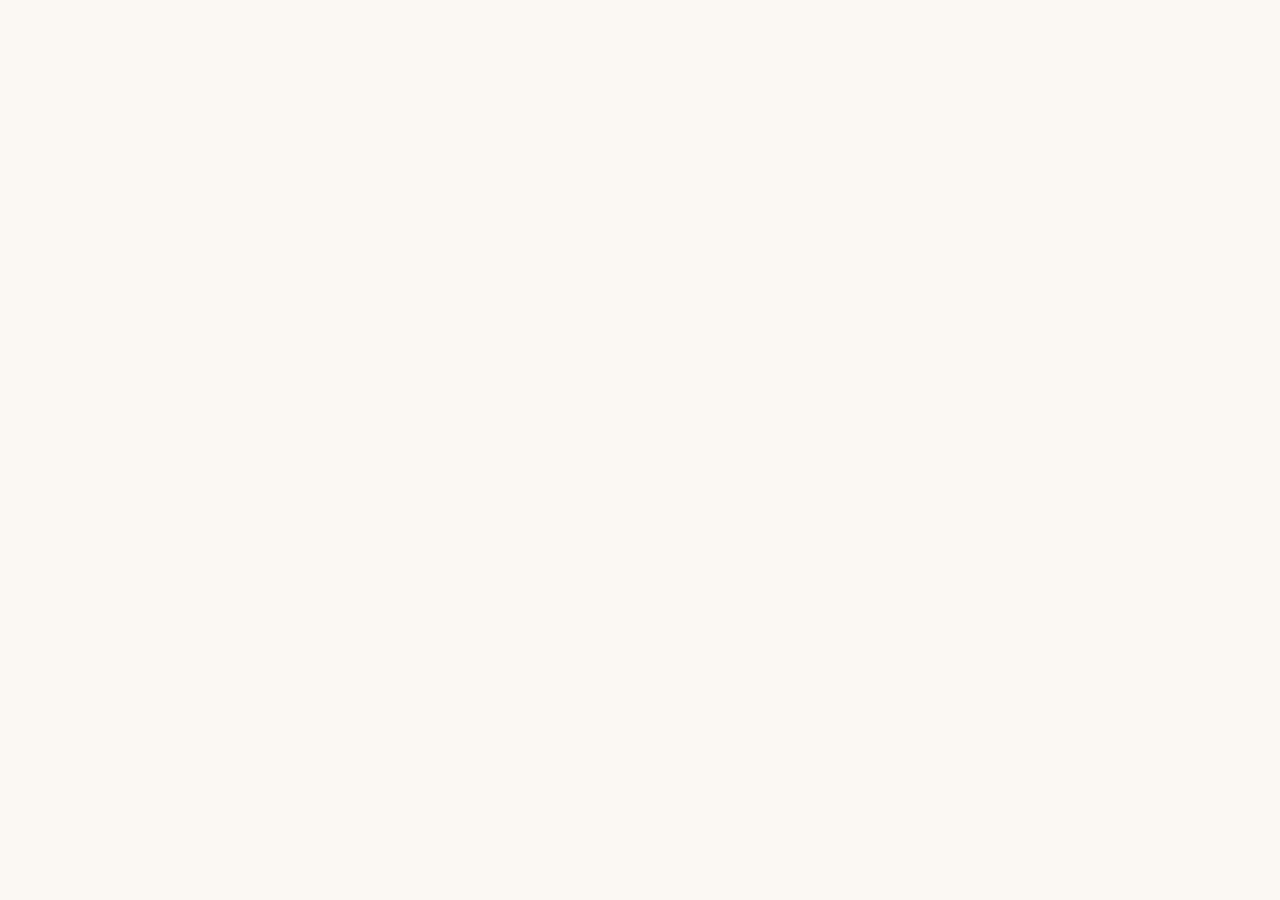
==== privacy/index.html @ 9c93c168 "Add styled /privacy page and link from footer" ====
<!DOCTYPE html>
<html lang="en">
<head>
<meta charset="UTF-8">
<meta name="viewport" content="width=device-width, initial-scale=1.0">
<meta name="description" content="Lumane Health's Privacy Notice explains how we access, collect, store, use, and share your personal information when you use our Services.">
<link rel="icon" type="image/svg+xml" href="/favicon.svg">
<title>Privacy Policy — Lumane Health</title>
<link rel="preconnect" href="https://fonts.googleapis.com">
<link rel="preconnect" href="https://fonts.gstatic.com" crossorigin>
<link href="https://fonts.googleapis.com/css2?family=Lora:ital,wght@0,400;0,500;0,600;1,400;1,500&family=Inter:wght@400;500;600&family=JetBrains+Mono:wght@400;500&display=swap" rel="stylesheet">
<link rel="stylesheet" href="/styles/main.css">
<style>
  .legal {
    max-width: 760px;
    margin: 0 auto;
    padding: 56px 32px 96px;
    color: var(--ink);
    line-height: 1.7;
    font-size: 17px;
  }
  .legal .eyebrow {
    color: var(--teal-deep);
    font-size: 14px;
    margin-bottom: 14px;
  }
  .legal h1 {
    font-family: 'Lora', serif;
    font-size: clamp(34px, 4.2vw, 52px);
    line-height: 1.08;
    font-weight: 500;
    letter-spacing: -0.02em;
    margin: 0 0 16px;
  }
  .legal .updated {
    color: var(--muted);
    font-size: 15px;
    margin-bottom: 40px;
  }
  .legal h2 {
    font-family: 'Lora', serif;
    font-size: clamp(22px, 2.4vw, 28px);
    font-weight: 600;
    line-height: 1.2;
    margin: 56px 0 16px;
    scroll-margin-top: 24px;
  }
  .legal h3 {
    font-family: 'Inter', sans-serif;
    font-size: 18px;
    font-weight: 600;
    margin: 32px 0 10px;
    color: var(--slate);
  }
  .legal p, .legal li { color: var(--slate); }
  .legal a { color: var(--green-deep); text-decoration: underline; text-underline-offset: 2px; }
  .legal a:hover { color: var(--teal-deep); }
  .legal ul { padding-left: 22px; margin: 12px 0 18px; }
  .legal li { margin-bottom: 8px; }
  .legal .in-short {
    background: var(--sand);
    border-left: 3px solid var(--green);
    padding: 14px 18px;
    border-radius: 6px;
    margin: 16px 0 20px;
    font-style: italic;
    color: var(--slate);
  }
  .legal .summary {
    background: var(--card);
    border: 1px solid var(--tan);
    border-radius: 12px;
    padding: 28px 32px;
    margin: 32px 0 48px;
  }
  .legal .summary h2 { margin-top: 0; }
  .legal nav.toc {
    background: var(--beige);
    border-radius: 12px;
    padding: 24px 28px;
    margin: 32px 0 48px;
  }
  .legal nav.toc h2 {
    margin: 0 0 14px;
    font-size: 18px;
    font-family: 'Inter', sans-serif;
    font-weight: 600;
    text-transform: uppercase;
    letter-spacing: 0.06em;
    color: var(--teal-deep);
  }
  .legal nav.toc ol { padding-left: 22px; margin: 0; }
  .legal nav.toc li { margin-bottom: 6px; }
  .legal nav.toc a { color: var(--ink); text-decoration: none; }
  .legal nav.toc a:hover { text-decoration: underline; color: var(--teal-deep); }
  .legal .contact-block {
    margin-top: 64px;
    padding-top: 32px;
    border-top: 1px solid var(--tan);
    color: var(--muted);
    font-size: 15px;
  }
  @media (max-width: 600px) {
    .legal { padding: 40px 22px 72px; font-size: 16px; }
    .legal .summary, .legal nav.toc { padding: 20px; }
  }
</style>
</head>
<body>
<div id="root"></div>

<script src="https://unpkg.com/react@18.3.1/umd/react.development.js" integrity="sha384-hD6/rw4ppMLGNu3tX5cjIb+uRZ7UkRJ6BPkLpg4hAu/6onKUg4lLsHAs9EBPT82L" crossorigin="anonymous"></script>
<script src="https://unpkg.com/react-dom@18.3.1/umd/react-dom.development.js" integrity="sha384-u6aeetuaXnQ38mYT8rp6sbXaQe3NL9t+IBXmnYxwkUI2Hw4bsp2Wvmx4yRQF1uAm" crossorigin="anonymous"></script>
<script src="https://unpkg.com/@babel/standalone@7.29.0/babel.min.js" integrity="sha384-m08KidiNqLdpJqLq95G/LEi8Qvjl/xUYll3QILypMoQ65QorJ9Lvtp2RXYGBFj1y" crossorigin="anonymous"></script>

<script type="text/babel" src="/components/shared.jsx"></script>
<script type="text/babel" src="/components/trust.jsx"></script>

<script type="text/babel">
function PrivacyContent() {
  return (
    <article className="legal">
      <div className="mono eyebrow">Legal</div>
      <h1>Privacy Notice</h1>
      <p className="updated">Last updated: 10 May 2026</p>

      <p>This Privacy Notice for Lumane Health, Inc. ("we," "us," or "our"), describes how and why we might access, collect, store, use, and/or share ("process") your personal information when you use our services ("Services").</p>

      <p>Questions or concerns? Reading this Privacy Notice will help you understand your privacy rights and choices. We are responsible for making decisions about how your personal information is processed. If you do not agree with our policies and practices, please do not use our Services.</p>

      <section className="summary" aria-labelledby="summary-heading">
        <h2 id="summary-heading">Summary of Key Points</h2>
        <p>This summary provides key points from our Privacy Notice, but you can find out more details about any of these topics by using our table of contents below to find the section you are looking for.</p>

        <h3>What personal information do we process?</h3>
        <p>When you visit, use, or navigate our Services, we may process personal information depending on how you interact with us and the Services, the choices you make, and the products and features you use.</p>

        <h3>Do we process any sensitive personal information?</h3>
        <p>Some of the information may be considered "special" or "sensitive" in certain jurisdictions, for example your racial or ethnic origins, sexual orientation, and religious beliefs. We do not process sensitive personal information.</p>

        <h3>Do we collect any information from third parties?</h3>
        <p>We may collect information from public databases, marketing partners, social media platforms, and other outside sources.</p>

        <h3>How do we process your information?</h3>
        <p>We process your information to provide, improve, and administer our Services, communicate with you, for security and fraud prevention, and to comply with law. We may also process your information for other purposes with your consent. We process your information only when we have a valid legal reason to do so.</p>

        <h3>In what situations and with which parties do we share personal information?</h3>
        <p>We may share information in specific situations and with specific third parties.</p>

        <h3>What are your rights?</h3>
        <p>Depending on where you are located geographically, the applicable privacy law may mean you have certain rights regarding your personal information.</p>

        <h3>How do you exercise your rights?</h3>
        <p>The easiest way to exercise your rights is by submitting a data subject access request, or by contacting us. We will consider and act upon any request in accordance with applicable data protection laws.</p>
      </section>

      <nav className="toc" aria-label="Table of contents">
        <h2>Table of Contents</h2>
        <ol>
          <li><a href="#s1">What information do we collect?</a></li>
          <li><a href="#s2">How do we process your information?</a></li>
          <li><a href="#s3">When and with whom do we share your personal information?</a></li>
          <li><a href="#s4">Do we use cookies and other tracking technologies?</a></li>
          <li><a href="#s5">How do we handle your social logins?</a></li>
          <li><a href="#s6">Is your information transferred internationally?</a></li>
          <li><a href="#s7">How long do we keep your information?</a></li>
          <li><a href="#s8">Do we collect information from minors?</a></li>
          <li><a href="#s9">What are your privacy rights?</a></li>
          <li><a href="#s10">Controls for do-not-track features</a></li>
          <li><a href="#s11">Do we make updates to this notice?</a></li>
          <li><a href="#s12">How can you contact us about this notice?</a></li>
          <li><a href="#s13">How can you review, update, or delete the data we collect from you?</a></li>
        </ol>
      </nav>

      <h2 id="s1">1. What information do we collect?</h2>
      <h3>Personal information you disclose to us</h3>
      <div className="in-short"><strong>In Short:</strong> We collect personal information that you provide to us.</div>
      <p>We collect personal information that you voluntarily provide to us when you register on the Services, express an interest in obtaining information about us or our products and Services, when you participate in activities on the Services, or otherwise when you contact us.</p>
      <p><strong>Sensitive Information.</strong> We do not process sensitive information.</p>
      <p>All personal information that you provide to us must be true, complete, and accurate, and you must notify us of any changes to such personal information.</p>

      <h3>Information automatically collected</h3>
      <div className="in-short"><strong>In Short:</strong> Some information — such as your Internet Protocol (IP) address and/or browser and device characteristics — is collected automatically when you visit our Services.</div>
      <p>We automatically collect certain information when you visit, use, or navigate the Services. This information does not reveal your specific identity (like your name or contact information) but may include device and usage information, such as your IP address, browser and device characteristics, operating system, language preferences, referring URLs, device name, country, location, information about how and when you use our Services, and other technical information. This information is primarily needed to maintain the security and operation of our Services, and for our internal analytics and reporting purposes.</p>
      <p>Like many businesses, we also collect information through cookies and similar technologies.</p>

      <h2 id="s2">2. How do we process your information?</h2>
      <div className="in-short"><strong>In Short:</strong> We process your information to provide, improve, and administer our Services, communicate with you, for security and fraud prevention, and to comply with law. We may also process your information for other purposes with your consent.</div>
      <p>We process your personal information for a variety of reasons, depending on how you interact with our Services.</p>

      <h2 id="s3">3. When and with whom do we share your personal information?</h2>
      <div className="in-short"><strong>In Short:</strong> We may share information in specific situations described in this section and/or with the following third parties.</div>
      <p>We may need to share your personal information in the following situations:</p>
      <ul>
        <li><strong>Business Transfers.</strong> We may share or transfer your information in connection with, or during negotiations of, any merger, sale of company assets, financing, or acquisition of all or a portion of our business to another company.</li>
        <li><strong>Affiliates.</strong> We may share your information with our affiliates, in which case we will require those affiliates to honor this Privacy Notice. Affiliates include our parent company and any subsidiaries, joint venture partners, or other companies that we control or that are under common control with us.</li>
        <li><strong>Business Partners.</strong> We may share your information with our business partners to offer you certain products, services, or promotions.</li>
      </ul>

      <h2 id="s4">4. Do we use cookies and other tracking technologies?</h2>
      <div className="in-short"><strong>In Short:</strong> We may use cookies and other tracking technologies to collect and store your information.</div>
      <p>We may use cookies and similar tracking technologies (like web beacons and pixels) to gather information when you interact with our Services. Some online tracking technologies help us maintain the security of our Services, prevent crashes, fix bugs, save your preferences, and assist with basic site functions.</p>
      <p>We also permit third parties and service providers to use online tracking technologies on our Services for analytics and advertising, including to help manage and display advertisements, to tailor advertisements to your interests, or to send abandoned shopping cart reminders (depending on your communication preferences). The third parties and service providers use their technology to provide advertising about products and services tailored to your interests which may appear either on our Services or on other websites.</p>
      <p>Specific information about how we use such technologies and how you can refuse certain cookies is set out in our Cookie Notice.</p>

      <h2 id="s5">5. How do we handle your social logins?</h2>
      <div className="in-short"><strong>In Short:</strong> If you choose to register or log in to our Services using a social media account, we may have access to certain information about you.</div>
      <p>Our Services offer you the ability to register and log in using your third-party social media account details (like your Facebook or X logins). Where you choose to do this, we will receive certain profile information about you from your social media provider. The profile information we receive may vary depending on the social media provider concerned, but will often include your name, email address, friends list, and profile picture, as well as other information you choose to make public on such a social media platform.</p>
      <p>We will use the information we receive only for the purposes that are described in this Privacy Notice or that are otherwise made clear to you on the relevant Services. Please note that we do not control, and are not responsible for, other uses of your personal information by your third-party social media provider. We recommend that you review their privacy notice to understand how they collect, use, and share your personal information, and how you can set your privacy preferences on their sites and apps.</p>

      <h2 id="s6">6. Is your information transferred internationally?</h2>
      <div className="in-short"><strong>In Short:</strong> We may transfer, store, and process your information in countries other than your own.</div>
      <p>Our servers are located in the United States. Regardless of your location, please be aware that your information may be transferred to, stored by, and processed by us in our facilities and in the facilities of the third parties with whom we may share your personal information (see "When and with whom do we share your personal information?" above), including facilities in the United States and other countries.</p>
      <p>If you are a resident in the European Economic Area (EEA), United Kingdom (UK), or Switzerland, then these countries may not necessarily have data protection laws or other similar laws as comprehensive as those in your country. However, we will take all necessary measures to protect your personal information in accordance with this Privacy Notice and applicable law.</p>

      <h2 id="s7">7. How long do we keep your information?</h2>
      <div className="in-short"><strong>In Short:</strong> We keep your information for as long as necessary to fulfill the purposes outlined in this Privacy Notice unless otherwise required by law.</div>
      <p>We will only keep your personal information for as long as it is necessary for the purposes set out in this Privacy Notice, unless a longer retention period is required or permitted by law (such as tax, accounting, or other legal requirements).</p>
      <p>When we have no ongoing legitimate business need to process your personal information, we will either delete or anonymize such information, or, if this is not possible (for example, because your personal information has been stored in backup archives), then we will securely store your personal information and isolate it from any further processing until deletion is possible.</p>

      <h2 id="s8">8. Do we collect information from minors?</h2>
      <div className="in-short"><strong>In Short:</strong> We do not knowingly collect data from or market to children under 18 years of age.</div>
      <p>We do not knowingly collect, solicit data from, or market to children under 18 years of age, nor do we knowingly sell such personal information. By using the Services, you represent that you are at least 18 or that you are the parent or guardian of such a minor and consent to such minor dependent's use of the Services. If we learn that personal information from users less than 18 years of age has been collected, we will deactivate the account and take reasonable measures to promptly delete such data from our records. If you become aware of any data we may have collected from children under age 18, please contact us at <a href="mailto:justin@lumane.health">justin@lumane.health</a>.</p>

      <h2 id="s9">9. What are your privacy rights?</h2>
      <div className="in-short"><strong>In Short:</strong> You may review, change, or terminate your account at any time, depending on your country, province, or state of residence.</div>
      <p><strong>Withdrawing your consent:</strong> If we are relying on your consent to process your personal information, which may be express and/or implied consent depending on the applicable law, you have the right to withdraw your consent at any time. You can withdraw your consent at any time by contacting us by using the contact details provided in the section "How can you contact us about this notice?" below.</p>
      <p>However, please note that this will not affect the lawfulness of the processing before its withdrawal nor, when applicable law allows, will it affect the processing of your personal information conducted in reliance on lawful processing grounds other than consent.</p>
      <h3>Account Information</h3>
      <p>If you would at any time like to review or change the information in your account or terminate your account, you can contact us using the details below.</p>
      <p>Upon your request to terminate your account, we will deactivate or delete your account and information from our active databases. However, we may retain some information in our files to prevent fraud, troubleshoot problems, assist with any investigations, enforce our legal terms and/or comply with applicable legal requirements.</p>

      <h2 id="s10">10. Controls for do-not-track features</h2>
      <p>Most web browsers and some mobile operating systems and mobile applications include a Do-Not-Track ("DNT") feature or setting you can activate to signal your privacy preference not to have data about your online browsing activities monitored and collected. At this stage, no uniform technology standard for recognizing and implementing DNT signals has been finalized. As such, we do not currently respond to DNT browser signals or any other mechanism that automatically communicates your choice not to be tracked online. If a standard for online tracking is adopted that we must follow in the future, we will inform you about that practice in a revised version of this Privacy Notice.</p>

      <h2 id="s11">11. Do we make updates to this notice?</h2>
      <div className="in-short"><strong>In Short:</strong> Yes, we will update this notice as necessary to stay compliant with relevant laws.</div>
      <p>We may update this Privacy Notice from time to time. The updated version will be indicated by an updated "Revised" date at the top of this Privacy Notice. If we make material changes to this Privacy Notice, we may notify you either by prominently posting a notice of such changes or by directly sending you a notification. We encourage you to review this Privacy Notice frequently to be informed of how we are protecting your information.</p>

      <h2 id="s12">12. How can you contact us about this notice?</h2>
      <p>If you have questions or comments about this notice, you may email us at <a href="mailto:privacy@lumane.health">privacy@lumane.health</a> or contact us by post at:</p>
      <p>
        Lumane Health, Inc.<br />
        502 Calabria Place<br />
        San Jose, California 95128
      </p>

      <h2 id="s13">13. How can you review, update, or delete the data we collect from you?</h2>
      <p>Based on the applicable laws of your country, you may have the right to request access to the personal information we collect from you, details about how we have processed it, correct inaccuracies, or delete your personal information. You may also have the right to withdraw your consent to our processing of your personal information. These rights may be limited in some circumstances by applicable law. To request to review, update, or delete your personal information, please fill out and submit a data subject access request.</p>

      <div className="contact-block">
        Questions? Contact <a href="mailto:privacy@lumane.health">privacy@lumane.health</a> · <a href="https://app.lumane.health">Return to app.lumane.health</a>
      </div>
    </article>
  );
}

function App() {
  return (
    <>
      <Header />
      <main>
        <PrivacyContent />
      </main>
      <Footer />
    </>
  );
}

ReactDOM.createRoot(document.getElementById('root')).render(<App />);
</script>
</body>
</html>
---- styles/main.css ----
/* Lumane landing — warm editorial palette */
:root {
  --bg: #FBF8F3;
  --card: #FDFCF9;
  --sand: #F6F2EB;
  --beige: #F1ECE3;
  --oat: #EFEBE4;
  --taupe: #EBE5DA;
  --tan: #E6DFD2;
  --ink: #21262F;
  --slate: #33384A;
  --muted: #71798C;
  --muted-2: #7E8597;
  --teal: #D37863;
  --teal-deep: #B55B45;
  --teal-soft: #f5dcd4;
  --green: #327F77;
  --green-deep: #285F59;
  --green-soft: #d8e8e6;
  --red: #DC2828;
  --on-dark: #FAFAFA;
}

* { box-sizing: border-box; margin: 0; padding: 0; }
html { scroll-behavior: smooth; }
body {
  font-family: 'Inter', system-ui, sans-serif;
  background: var(--bg);
  color: var(--ink);
  -webkit-font-smoothing: antialiased;
  text-rendering: optimizeLegibility;
  font-feature-settings: "kern", "liga";
  line-height: 1.55;
}


.font-display {
  font-family: 'Lora', Georgia, serif;
  letter-spacing: -0.018em;
  line-height: 1.08;
  font-weight: 500;
  color: var(--ink);
  text-wrap: balance;
}

.mono {
  font-family: 'JetBrains Mono', ui-monospace, monospace;
  font-size: 11px;
  letter-spacing: 0.16em;
  text-transform: uppercase;
  color: var(--muted);
}

a { color: inherit; text-decoration: none; }

.wrap { max-width: 1200px; margin: 0 auto; padding: 0 32px; }
.wrap-narrow { max-width: 980px; margin: 0 auto; padding: 0 32px; }

/* ─── Buttons ─────────────────────────────────────────── */
.btn {
  display: inline-flex; align-items: center; gap: 8px;
  padding: 11px 20px; border-radius: 999px;
  font-size: 13.5px; font-weight: 500;
  transition: all .2s ease; cursor: pointer; border: none;
  white-space: nowrap;
}
.btn-primary { background: var(--teal); color: #ffffff; }
.btn-primary:hover { background: var(--teal-deep); transform: translateY(-1px); color: #ffffff; }
a.btn-primary, a.btn-primary:visited { color: #ffffff; }
.btn-ghost { background: transparent; color: var(--ink); }
.btn-ghost:hover { background: var(--taupe); }
.btn-outline {
  background: transparent; color: var(--ink);
  border: 1px solid var(--tan);
}
.btn-outline:hover { background: var(--sand); border-color: var(--muted); }

/* ─── Header ─────────────────────────────────────────── */
.site-header {
  position: sticky; top: 0; z-index: 50;
  background: rgba(251, 248, 243, 0.85);
  backdrop-filter: saturate(140%) blur(10px);
  border-bottom: 1px solid rgba(230, 223, 210, 0.6);
}
.nav {
  display: flex; align-items: center; justify-content: space-between;
  max-width: 1200px; margin: 0 auto; padding: 18px 32px;
}
.brand {
  display: inline-flex; align-items: center;
}
.brand-logo {
  height: 48px; width: auto; display: block;
}
.brand-dot {
  width: 8px; height: 8px; border-radius: 50%;
  background: var(--teal); display: inline-block;
}
.nav-links { display: flex; gap: 28px; align-items: center; font-size: 13px; }
.nav-links a { color: var(--muted); transition: color .15s; }
.nav-links a:hover { color: var(--ink); }

/* ─── Editorial photo placeholders ───────────────────── */
.photo {
  position: relative; overflow: hidden; border-radius: 4px;
  background: linear-gradient(135deg, #e8dfcc 0%, #d6c8af 60%, #c4b294 100%);
  box-shadow:
    0 1px 0 rgba(255,255,255,0.4) inset,
    0 30px 60px -30px rgba(33, 38, 47, 0.3);
}
.photo::before {
  content: ''; position: absolute; inset: 0;
  background-image:
    repeating-linear-gradient(45deg,
      rgba(255,255,255,0.06) 0 2px, transparent 2px 4px),
    radial-gradient(ellipse at 30% 20%, rgba(255, 240, 210, 0.5), transparent 60%),
    radial-gradient(ellipse at 70% 80%, rgba(180, 140, 100, 0.3), transparent 60%);
  mix-blend-mode: overlay;
}
.photo::after {
  content: ''; position: absolute; inset: 0;
  background:
    radial-gradient(ellipse at center, transparent 50%, rgba(33,38,47,0.18) 100%);
}
.photo-label {
  position: absolute; left: 16px; bottom: 16px; right: 16px;
  z-index: 2;
  font-family: 'JetBrains Mono', monospace;
  font-size: 10px; letter-spacing: 0.14em; text-transform: uppercase;
  color: rgba(33, 38, 47, 0.85);
  background: rgba(253, 252, 249, 0.92);
  backdrop-filter: blur(6px);
  padding: 10px 12px; border-radius: 3px;
  border-left: 2px solid var(--teal);
  line-height: 1.5;
  max-width: 380px;
}
.photo-label .lbl-key {
  display: block; color: var(--muted); margin-bottom: 4px;
  font-size: 9px;
}
.photo.warm-1 {
  background:
    radial-gradient(ellipse at 25% 30%, #f4d6a8 0%, transparent 55%),
    radial-gradient(ellipse at 70% 70%, #b8896b 0%, transparent 60%),
    linear-gradient(160deg, #d9bf9a, #8a684e);
}
.photo.warm-2 {
  background:
    radial-gradient(ellipse at 50% 35%, #f6dcb8 0%, transparent 50%),
    radial-gradient(ellipse at 30% 80%, #c89c75 0%, transparent 55%),
    linear-gradient(180deg, #e0c39e, #6f553f);
}
.photo.warm-3 {
  background:
    radial-gradient(ellipse at 60% 40%, #ead0a8 0%, transparent 55%),
    radial-gradient(ellipse at 20% 75%, #a47a5a 0%, transparent 55%),
    linear-gradient(200deg, #d4b58b, #5a4332);
}
.photo.cool-1 {
  background:
    radial-gradient(ellipse at 50% 50%, #d8d3c4 0%, transparent 60%),
    linear-gradient(180deg, #c8c0ae, #6e6856);
}

/* ─── Product UI fragments (floating cards) ──────────── */
.ui-card {
  background: var(--card);
  border: 1px solid var(--tan);
  border-radius: 12px;
  box-shadow:
    0 1px 0 rgba(255,255,255,0.6) inset,
    0 24px 48px -24px rgba(33, 38, 47, 0.2),
    0 4px 12px -4px rgba(33, 38, 47, 0.06);
}

/* ─── Animations ─────────────────────────────────────── */
@keyframes rise {
  from { opacity: 0; transform: translateY(14px); }
  to { opacity: 1; transform: translateY(0); }
}
.rise { animation: rise .9s cubic-bezier(.2,.6,.2,1) both; }
.rise-2 { animation-delay: .1s; }
.rise-3 { animation-delay: .2s; }
.rise-4 { animation-delay: .3s; }

@media (prefers-reduced-motion: reduce) {
  .rise, .rise-2, .rise-3, .rise-4 { animation: none; }
}

/* ─── Section spacing ────────────────────────────────── */
section { padding: 120px 0; }
section.tight { padding: 80px 0; }

/* ─── Type scale ─────────────────────────────────────── */
.h-eyebrow {
  font-family: 'JetBrains Mono', monospace;
  font-size: 11px; letter-spacing: 0.18em; text-transform: uppercase;
  color: var(--muted);
}
.h-display { font-family: 'Lora', serif; font-size: clamp(40px, 5.5vw, 68px); font-weight: 500; letter-spacing: -0.022em; line-height: 1.04; }
.h-1 { font-family: 'Lora', serif; font-size: clamp(34px, 4vw, 52px); font-weight: 500; letter-spacing: -0.018em; line-height: 1.08; }
.h-2 { font-family: 'Lora', serif; font-size: clamp(26px, 2.6vw, 36px); font-weight: 500; letter-spacing: -0.012em; line-height: 1.15; }
.lede {
  font-size: 18px; line-height: 1.55; color: var(--slate);
  max-width: 56ch;
}
.body { color: var(--slate); font-size: 16px; line-height: 1.65; }
.muted { color: var(--muted); }

/* ─── Footer ─────────────────────────────────────────── */
.footer {
  border-top: 1px solid var(--tan); margin-top: 0;
  padding: 64px 0 40px;
}

/* ─── Utility ────────────────────────────────────────── */
.divider-dot {
  display: inline-block; width: 4px; height: 4px;
  background: var(--muted); border-radius: 50%;
  vertical-align: middle; margin: 0 10px;
}

.scroll-mt { scroll-margin-top: 80px; }

/* ─── Mobile (≤768px) ────────────────────────────────────
   Inline styles (React style={{}}) win the cascade, so this
   block uses attribute selectors + !important to override.
*/
@media (max-width: 768px) {
  /* Containers */
  .wrap, .wrap-narrow { padding: 0 20px; }
  .nav { padding: 14px 20px; }

  /* Header: spread About / For facilities evenly between Lumane and
     the Get started button. `display: contents` collapses .nav-links'
     own box so its three children become direct flex siblings of
     .brand under .nav's existing justify-content: space-between. */
  .nav-links { display: contents; font-size: 11.5px; }
  .nav-links a.btn { padding: 6px 11px; font-size: 11.5px; }
  .brand-logo { height: 36px; }

  /* Section spacing — overrides inline 110/120/140px paddings */
  section[style] { padding-top: 56px !important; padding-bottom: 56px !important; }

  /* Collapse the wide multi-column grids used throughout the site
     (1.35fr 1fr, 1fr 1.2fr, 1fr 1.4fr, 1.4fr 1fr, 1fr 1.6fr,
     1.2fr 2fr, repeat(3, 1fr)). Small 1fr 1fr grids — billing
     toggle, mismatch comparison — are intentionally untouched. */
  [style*="1.1fr"],
  [style*="1.2fr"],
  [style*="1.35fr"],
  [style*="1.4fr"],
  [style*="1.6fr"],
  [style*="repeat(3"],
  [style*="repeat(4"] {
    grid-template-columns: 1fr !important;
    gap: 28px !important;
  }

  /* Pillar's reverse trick uses direction:rtl on the grid —
     undo so text reads top-to-bottom in source order on mobile */
  [style*="direction: rtl"],
  [style*="direction:rtl"] { direction: ltr !important; }

  /* Floating .ui-card overlays stay absolutely positioned on mobile —
     they're intentional editorial overlays. Per-card rules below
     resize/reposition each one so it fits within the photo bounds
     (no viewport overflow, no need for body overflow-x: clip). */

  /* Hero "NOW SYNCED · Mercy General" chip — keep in bottom-right corner
     of the photo, just smaller and within the photo bounds. */
  .ui-card[style*="right: -36"] {
    right: 12px !important;
    bottom: 36px !important;
    width: 180px !important;
    padding: 9px 11px !important;
  }

  /* About hero photo: the subjects are right-of-center, so when the
     image is cropped to fit the mobile (4:5) container, default
     "center" position cuts off their right side. Shift the focal
     point right so the subjects stay in frame. */
  .photo[style*="about-exhale"] {
    background-position: 70% center !important;
  }

  /* Pillar 1 "1 MISMATCH FOUND" card — center horizontally relative to
     the photo, with a subtle bottom overlap. */
  .ui-card[style*="bottom: -32"] {
    left: 50% !important;
    right: auto !important;
    transform: translateX(-50%) !important;
    width: 92% !important;
    max-width: 360px !important;
    bottom: -20px !important;
  }

  /* Pillar 2: drop the floating AUTO-PREPARED tag entirely on mobile. */
  .auto-prepared-floating { display: none !important; }

  /* The desktop-only forced break in the trust section's first point
     ("Patient consent at / the core") collapses on mobile so the
     title can flow naturally. */
  br.trust-br { display: none; }

  /* Photos: the source images are 4:5 portrait, but desktop containers
     force landscape aspect ratios (5/4, 21/9). On mobile that produces
     severe vertical cropping. Force portrait aspect on mobile so the
     full image is visible. Excludes absolutely-positioned photos
     (e.g. ReadinessVisual's backing strip) which size from their insets. */
  .photo:not([style*="absolute"]) {
    aspect-ratio: 4 / 5 !important;
    min-height: 0 !important;
    height: auto !important;
  }
  /* Same fix for non-.photo wrapper divs that set inline aspect-ratio
     (about.html and for-facilities.html hero use 21/9 on a plain div) */
  [style*="aspect-ratio: 21"],
  [style*="aspect-ratio:21"],
  [style*="aspect-ratio: 5/4"],
  [style*="aspect-ratio: 5 / 4"] {
    aspect-ratio: 4 / 5 !important;
    min-height: 0 !important;
  }
  /* The ReadinessVisual backing photo is positioned absolutely with
     inset; aspect-ratio is ignored when all four sides are pinned, so
     this rule doesn't affect it. */

  /* Hero: shrink the 160px gap between copy and imagery */
  [style*="margin-top: 160"] { margin-top: 56px !important; }

  /* Pricing card padding 36 and InstitutionalCallout 44/48 */
  [style*="padding: 36"] { padding: 22px !important; }
  [style*="padding: 44px 48px"] { padding: 28px 22px !important; }

  /* About + For-facilities hero callout: kills the negative-margin
     overlap and 48px side margins that produced "skinny" text columns. */
  [style*="margin-top: -120"] {
    margin-top: 16px !important;
    margin-left: 0 !important;
    margin-right: 0 !important;
    padding: 24px 22px !important;
  }

  /* Facilities cinematic hero: shrink the overlay padding on mobile so
     copy doesn't get squeezed against the photo edges. */
  [style*="padding: 64px 72px"] {
    padding: 28px 22px !important;
    align-items: flex-end !important;
  }

  /* Footer: keep the desktop 2-column layout on mobile (Lumane + ©
     on the left, Company + Legal columns on the right). Just shrink
     gaps, fonts, and column min-widths so it fits horizontally. */
  .footer [style*="1.2fr 2fr"] {
    grid-template-columns: 1.2fr 2fr !important;
    gap: 16px !important;
  }
  .footer [style*="gap: 96"] {
    gap: 14px !important;
    justify-content: flex-end !important;
    flex-wrap: nowrap;
  }
  .footer [style*="min-width: 120"] {
    min-width: 0 !important;
  }
  .footer .brand-logo { height: 32px; }
  .footer .mono { font-size: 9.5px; }
  .footer ul li a { font-size: 12px; white-space: nowrap; }
  .footer [style*="font-size: 12"] { font-size: 10.5px !important; }

  /* ReadinessVisual phone + floating tag: keep phone centered,
     prevent the absolute "AUTO-PREPARED" tag from colliding —
     handled by the .ui-card absolute → relative rule above. */

  /* SolutionSection: drop the desktop negative margins so the
     iframe visual doesn't overlap the heading/intro or the
     "result" paragraph at narrow widths. */
  .solution-intro { margin-bottom: 24px !important; }
  .solution-result { margin-top: 16px !important; }
}
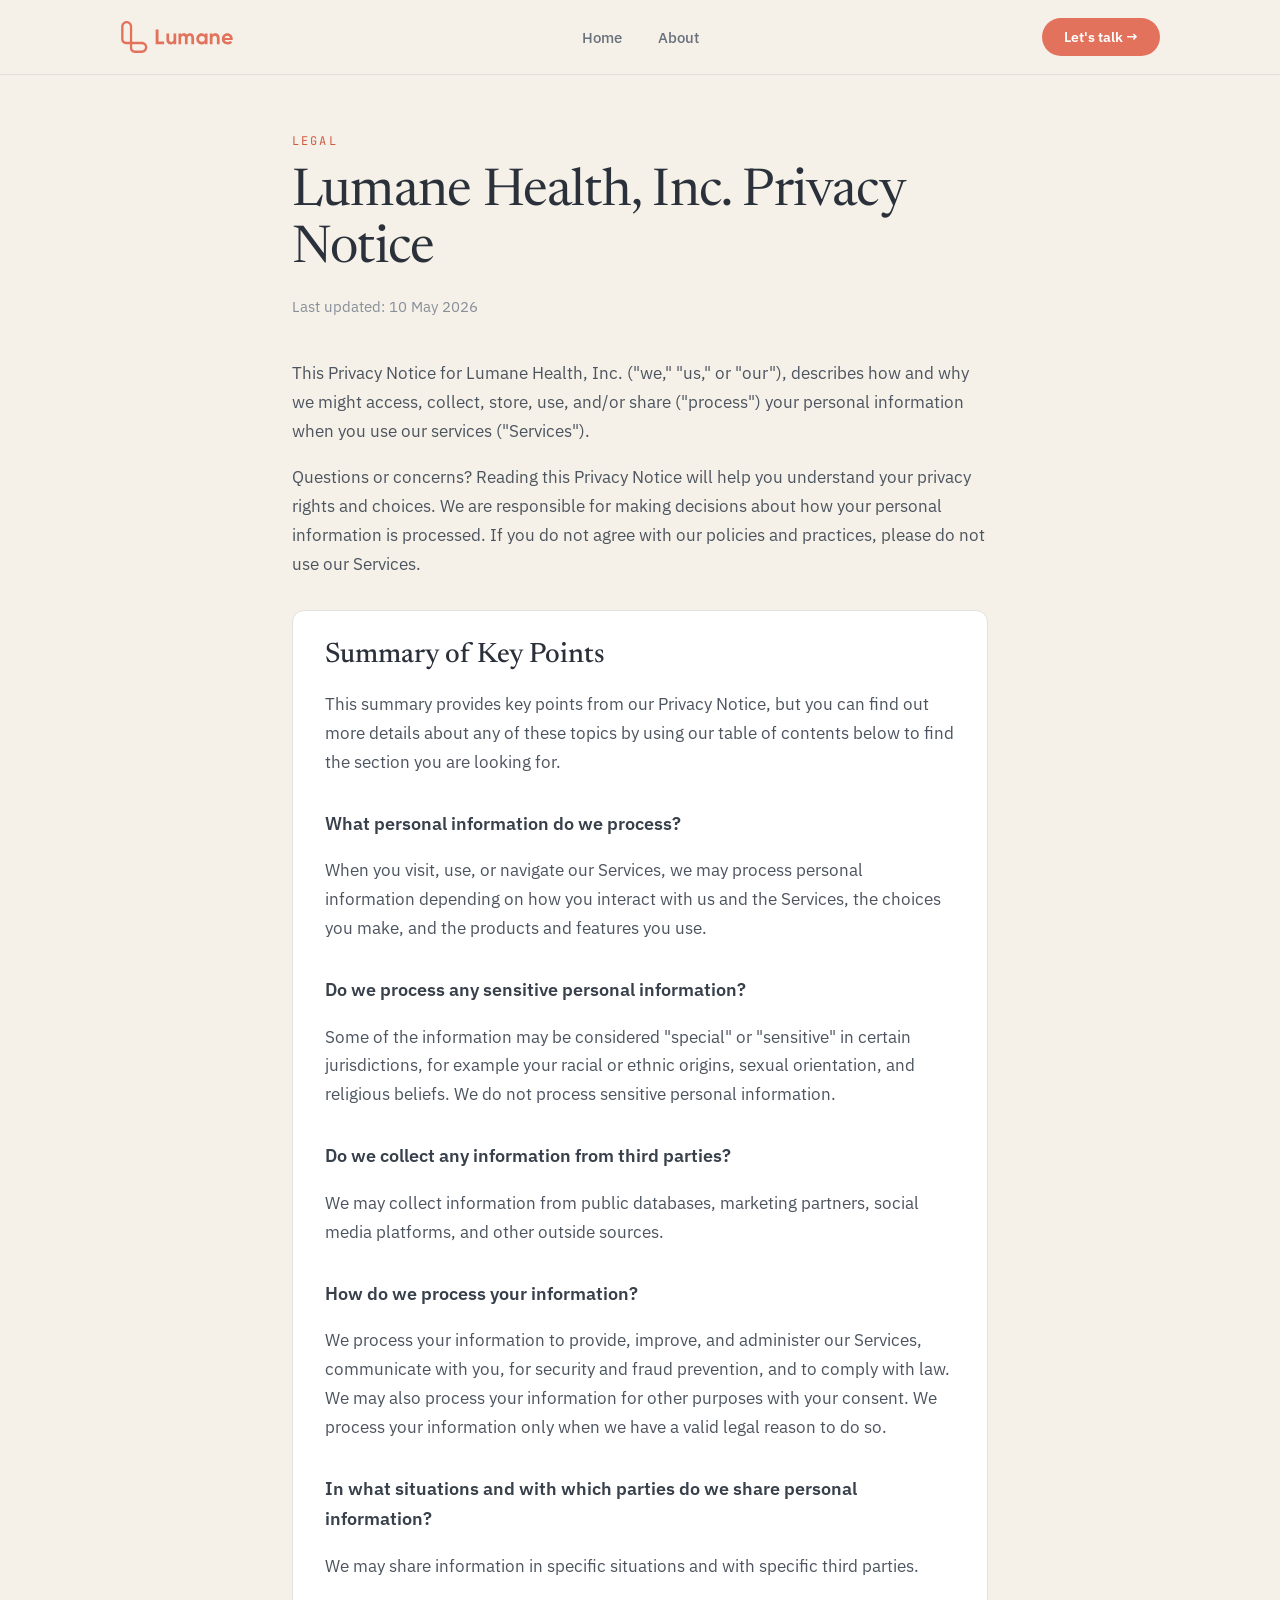
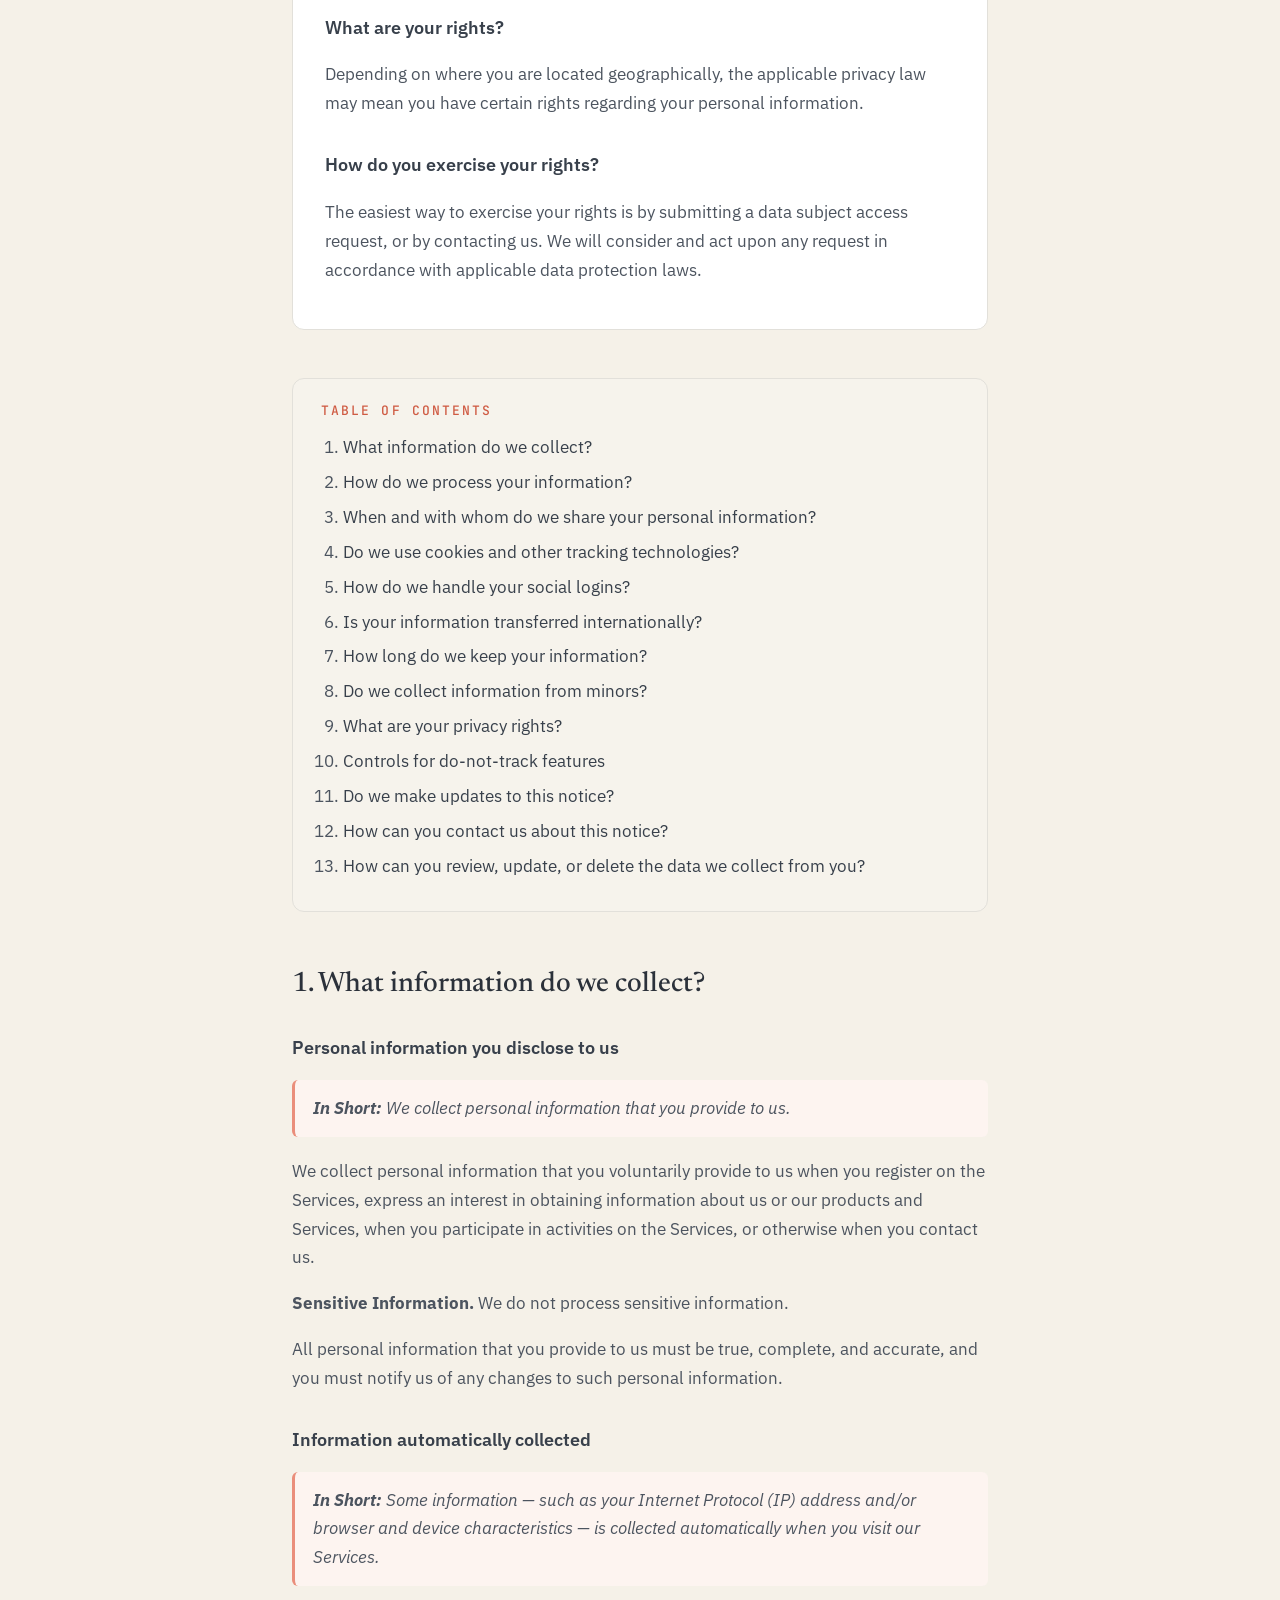
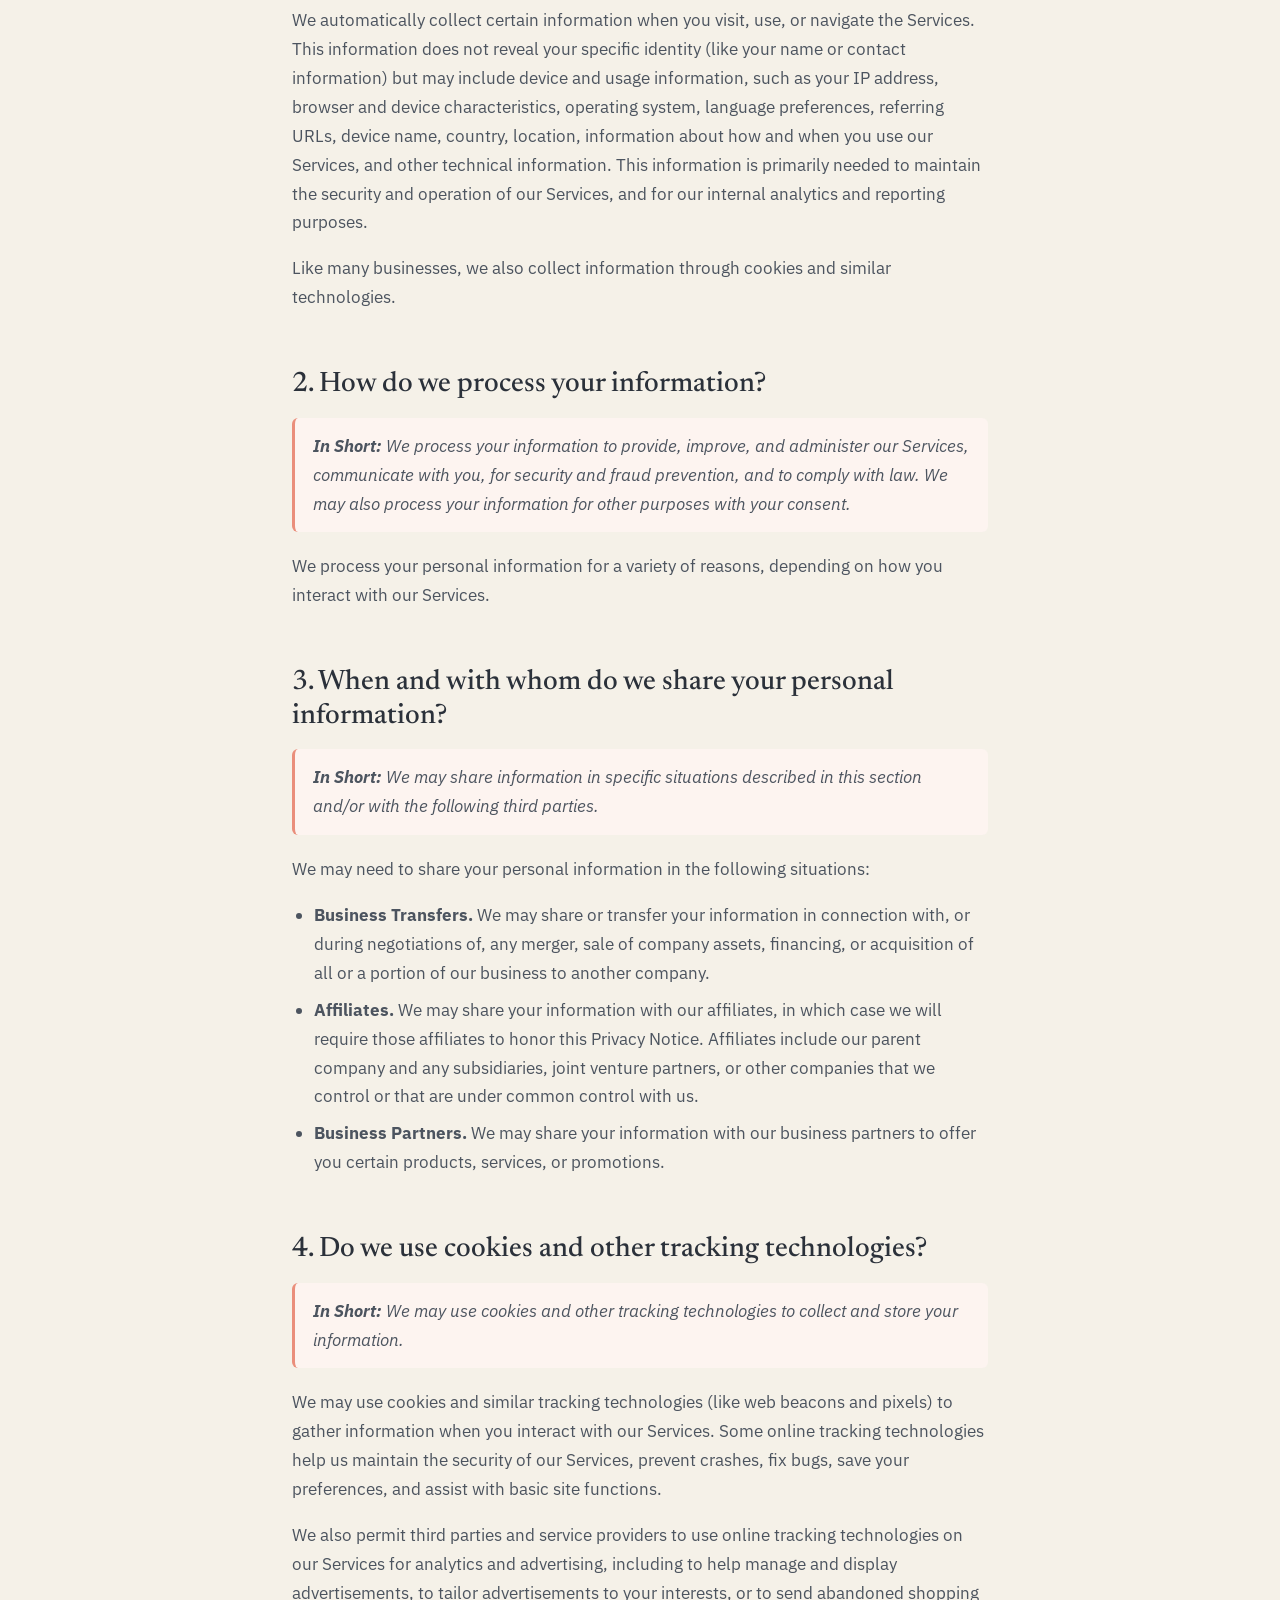
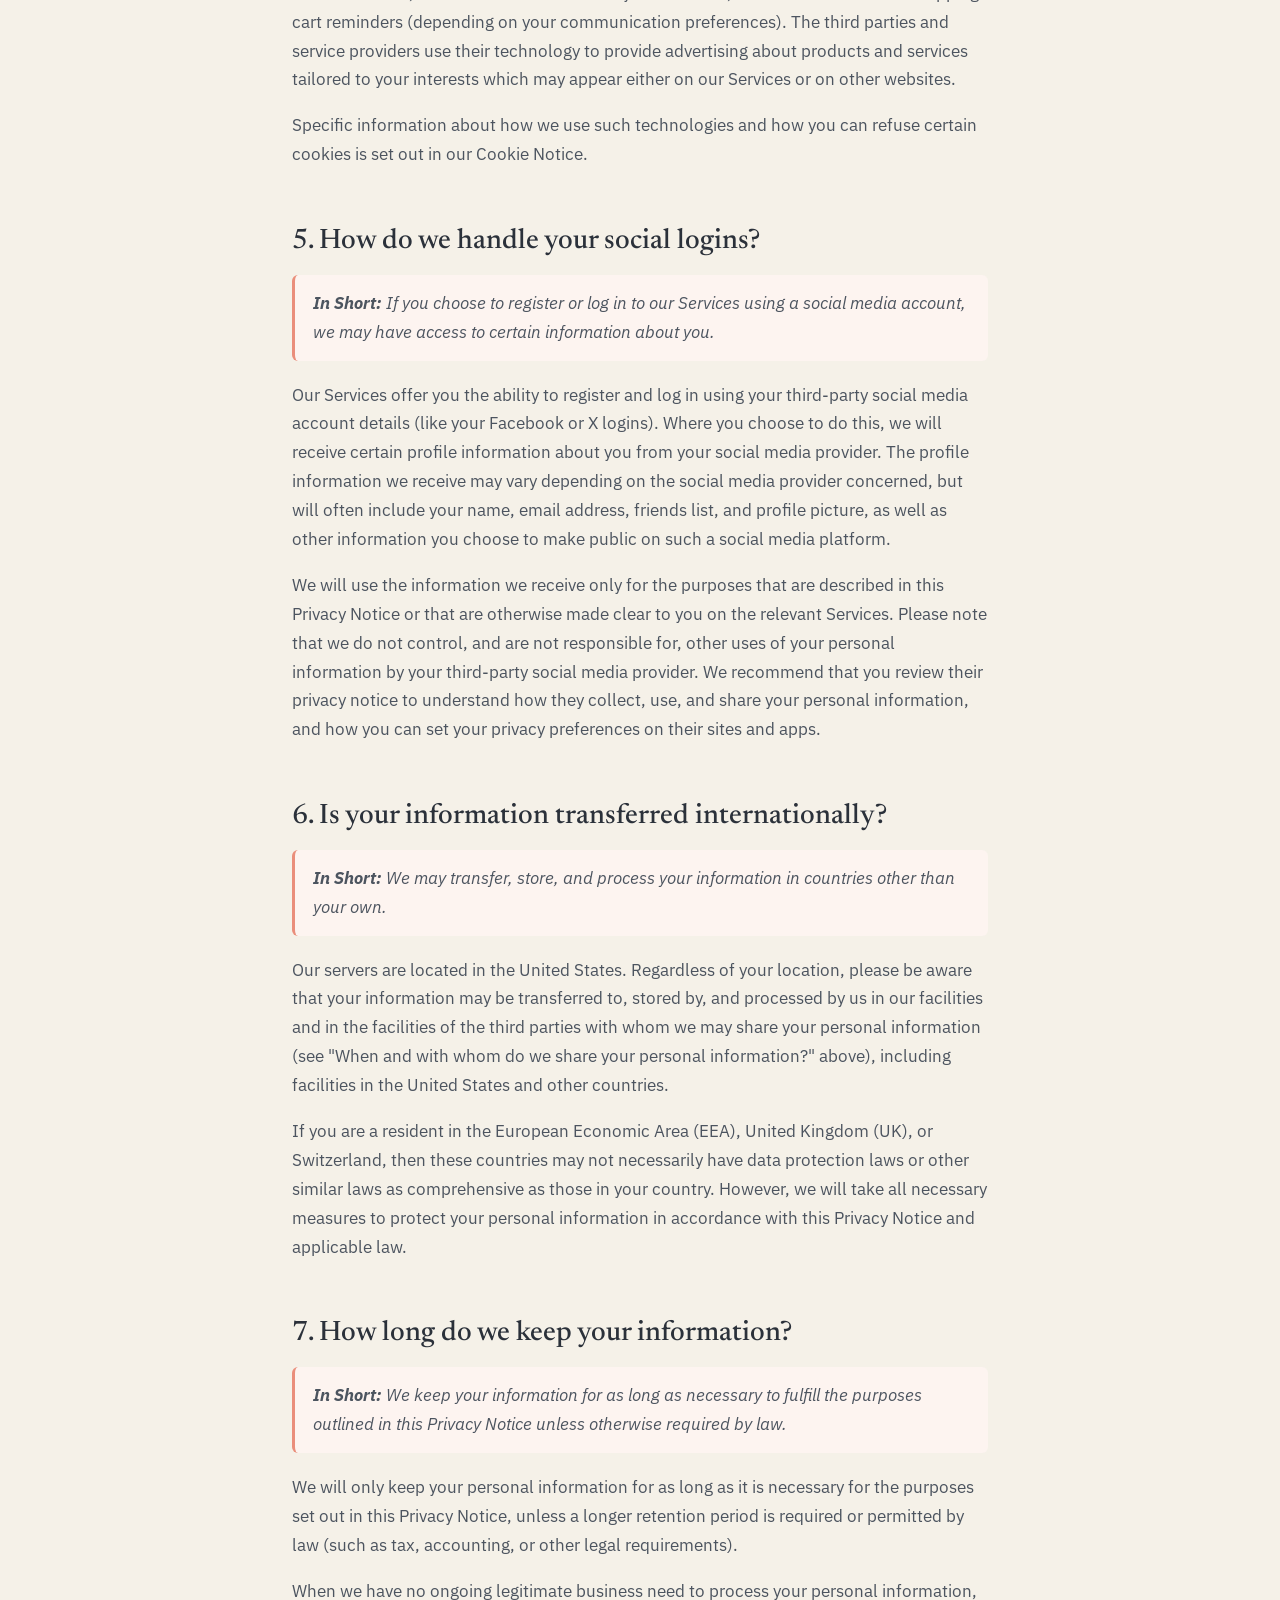
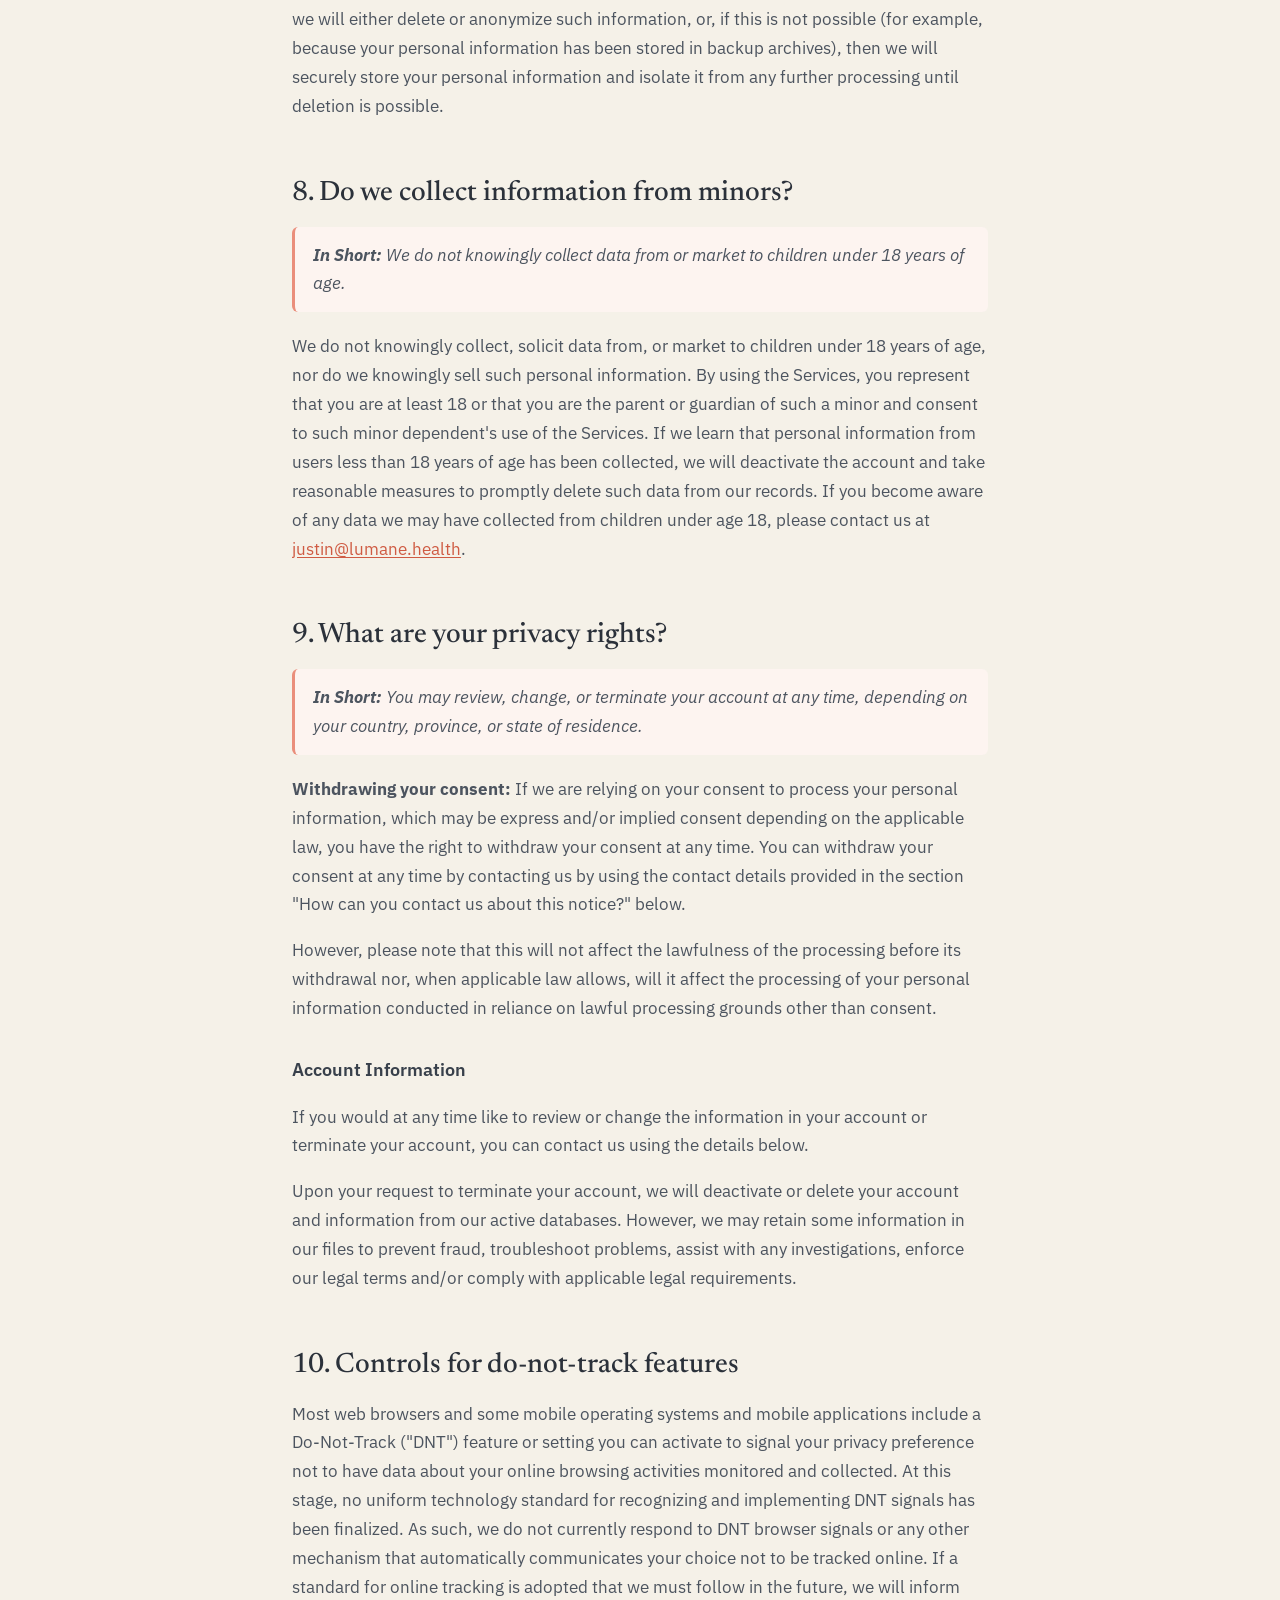
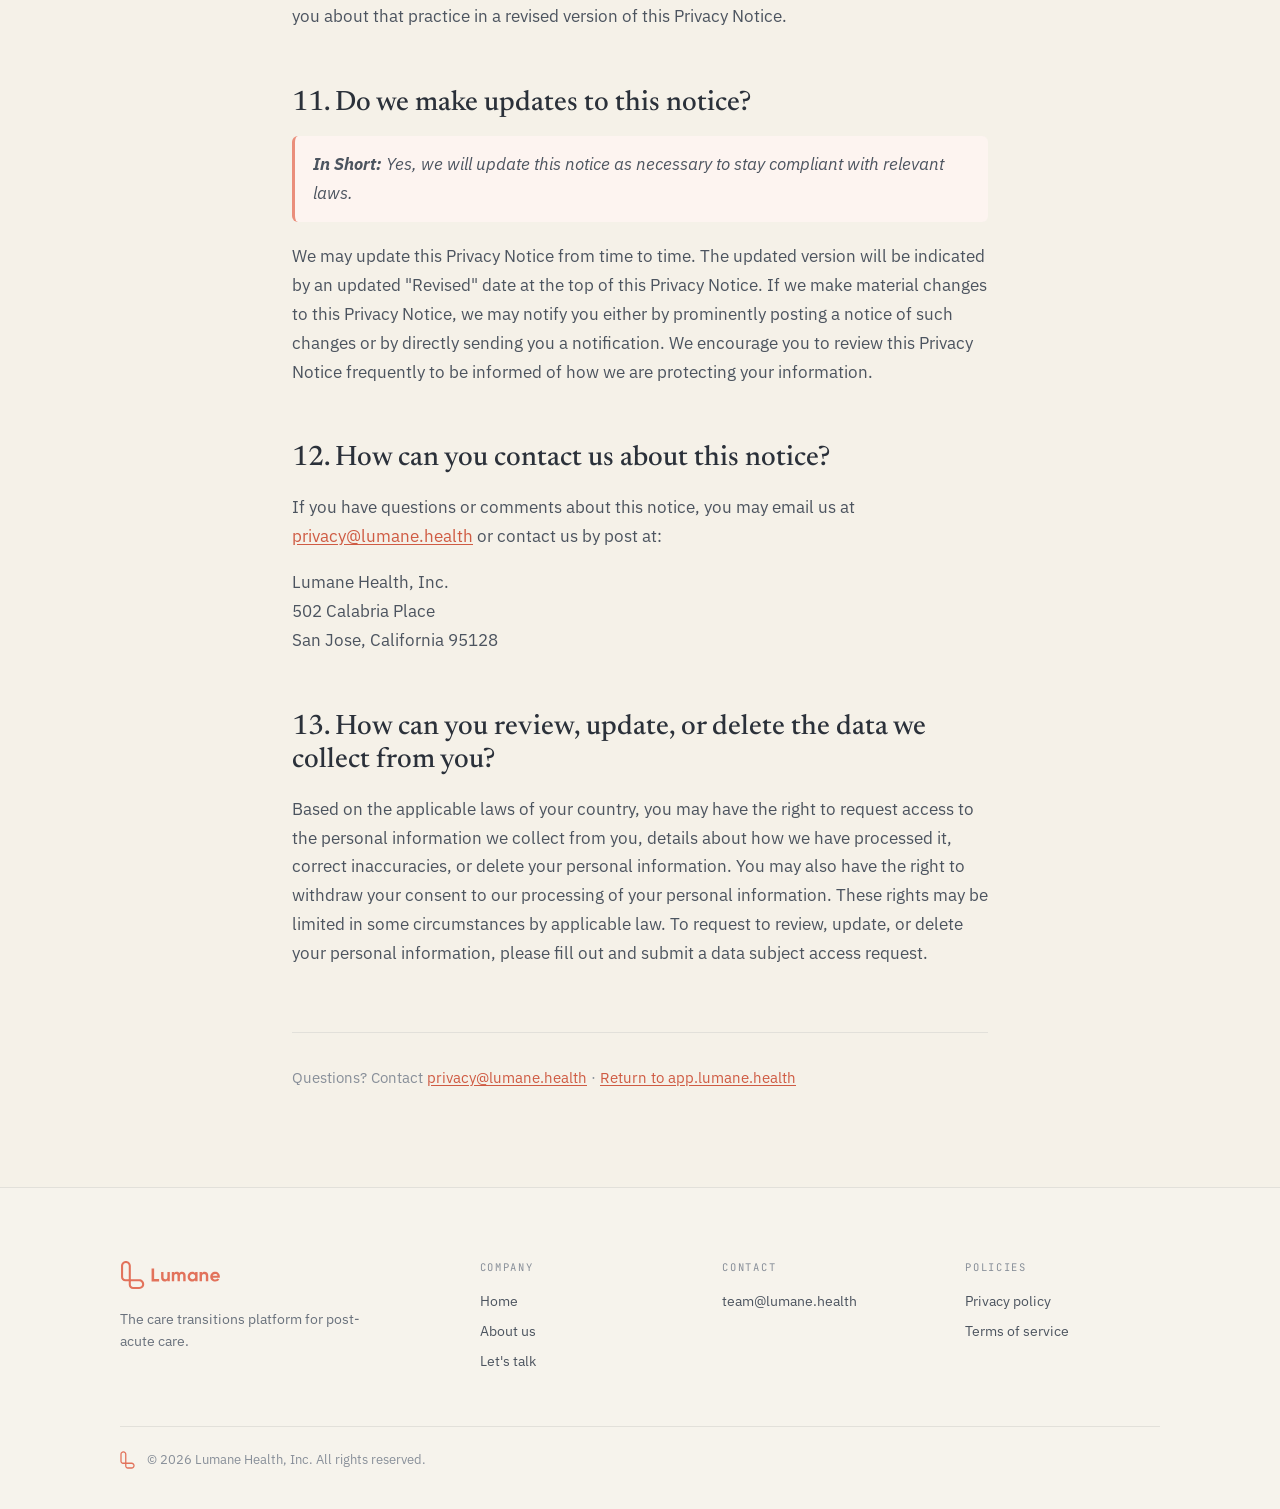
==== commit 2a403c05: "Redesign site to the Lumane care-transitions design system Implement the Claude Design project (Luma" ====
--- a/privacy/index.html
+++ b/privacy/index.html
@@ -5,130 +5,37 @@
 <meta name="viewport" content="width=device-width, initial-scale=1.0">
 <meta name="description" content="Lumane Health's Privacy Notice explains how we access, collect, store, use, and share your personal information when you use our Services.">
 <link rel="icon" type="image/svg+xml" href="/favicon.svg">
-<title>Privacy Policy — Lumane Health</title>
+<title>Lumane Health Inc. Privacy Notice</title>
 <link rel="preconnect" href="https://fonts.googleapis.com">
 <link rel="preconnect" href="https://fonts.gstatic.com" crossorigin>
-<link href="https://fonts.googleapis.com/css2?family=Lora:ital,wght@0,400;0,500;0,600;1,400;1,500&family=Inter:wght@400;500;600&family=JetBrains+Mono:wght@400;500&display=swap" rel="stylesheet">
-<link rel="stylesheet" href="/styles/main.css">
-<style>
-  .legal {
-    max-width: 760px;
-    margin: 0 auto;
-    padding: 56px 32px 96px;
-    color: var(--ink);
-    line-height: 1.7;
-    font-size: 17px;
-  }
-  .legal .eyebrow {
-    color: var(--teal-deep);
-    font-size: 14px;
-    margin-bottom: 14px;
-  }
-  .legal h1 {
-    font-family: 'Lora', serif;
-    font-size: clamp(34px, 4.2vw, 52px);
-    line-height: 1.08;
-    font-weight: 500;
-    letter-spacing: -0.02em;
-    margin: 0 0 16px;
-  }
-  .legal .updated {
-    color: var(--muted);
-    font-size: 15px;
-    margin-bottom: 40px;
-  }
-  .legal h2 {
-    font-family: 'Lora', serif;
-    font-size: clamp(22px, 2.4vw, 28px);
-    font-weight: 600;
-    line-height: 1.2;
-    margin: 56px 0 16px;
-    scroll-margin-top: 24px;
-  }
-  .legal h3 {
-    font-family: 'Inter', sans-serif;
-    font-size: 18px;
-    font-weight: 600;
-    margin: 32px 0 10px;
-    color: var(--slate);
-  }
-  .legal p, .legal li { color: var(--slate); }
-  .legal a { color: var(--green-deep); text-decoration: underline; text-underline-offset: 2px; }
-  .legal a:hover { color: var(--teal-deep); }
-  .legal ul { padding-left: 22px; margin: 12px 0 18px; }
-  .legal li { margin-bottom: 8px; }
-  .legal .in-short {
-    background: var(--sand);
-    border-left: 3px solid var(--green);
-    padding: 14px 18px;
-    border-radius: 6px;
-    margin: 16px 0 20px;
-    font-style: italic;
-    color: var(--slate);
-  }
-  .legal .summary {
-    background: var(--card);
-    border: 1px solid var(--tan);
-    border-radius: 12px;
-    padding: 28px 32px;
-    margin: 32px 0 48px;
-  }
-  .legal .summary h2 { margin-top: 0; }
-  .legal nav.toc {
-    background: var(--beige);
-    border-radius: 12px;
-    padding: 24px 28px;
-    margin: 32px 0 48px;
-  }
-  .legal nav.toc h2 {
-    margin: 0 0 14px;
-    font-size: 18px;
-    font-family: 'Inter', sans-serif;
-    font-weight: 600;
-    text-transform: uppercase;
-    letter-spacing: 0.06em;
-    color: var(--teal-deep);
-  }
-  .legal nav.toc ol { padding-left: 22px; margin: 0; }
-  .legal nav.toc li { margin-bottom: 6px; }
-  .legal nav.toc a { color: var(--ink); text-decoration: none; }
-  .legal nav.toc a:hover { text-decoration: underline; color: var(--teal-deep); }
-  .legal .contact-block {
-    margin-top: 64px;
-    padding-top: 32px;
-    border-top: 1px solid var(--tan);
-    color: var(--muted);
-    font-size: 15px;
-  }
-  @media (max-width: 600px) {
-    .legal { padding: 40px 22px 72px; font-size: 16px; }
-    .legal .summary, .legal nav.toc { padding: 20px; }
-  }
-</style>
+<link href="https://fonts.googleapis.com/css2?family=Newsreader:opsz,wght@6..72,300;6..72,400;6..72,500;6..72,600&family=IBM+Plex+Sans:wght@400;500;600;700&family=JetBrains+Mono:wght@400;500&display=swap" rel="stylesheet">
+<link rel="stylesheet" href="/styles/site.css">
 </head>
 <body>
-<div id="root"></div>
-
-<script src="https://unpkg.com/react@18.3.1/umd/react.development.js" integrity="sha384-hD6/rw4ppMLGNu3tX5cjIb+uRZ7UkRJ6BPkLpg4hAu/6onKUg4lLsHAs9EBPT82L" crossorigin="anonymous"></script>
-<script src="https://unpkg.com/react-dom@18.3.1/umd/react-dom.development.js" integrity="sha384-u6aeetuaXnQ38mYT8rp6sbXaQe3NL9t+IBXmnYxwkUI2Hw4bsp2Wvmx4yRQF1uAm" crossorigin="anonymous"></script>
-<script src="https://unpkg.com/@babel/standalone@7.29.0/babel.min.js" integrity="sha384-m08KidiNqLdpJqLq95G/LEi8Qvjl/xUYll3QILypMoQ65QorJ9Lvtp2RXYGBFj1y" crossorigin="anonymous"></script>
-
-<script type="text/babel" src="/components/shared.jsx"></script>
-<script type="text/babel" src="/components/trust.jsx"></script>
-
-<script type="text/babel">
-function PrivacyContent() {
-  return (
-    <article className="legal">
-      <div className="mono eyebrow">Legal</div>
-      <h1>Privacy Notice</h1>
-      <p className="updated">Last updated: 10 May 2026</p>
+<div class="page">
+
+  <header class="site-header">
+    <div class="inner">
+      <a href="/" data-nav class="brand"><img src="/assets/logo-full.svg" alt="Lumane"></a>
+      <nav data-nav-links>
+        <a href="/" data-nav>Home</a>
+        <a href="/about.html" data-nav>About</a>
+      </nav>
+      <a href="mailto:team@lumane.health" data-talk class="btn-pill">Let's talk &rarr;</a>
+    </div>
+  </header>
+
+  <main>
+    <article class="legal">
+      <div class="eyebrow">Legal</div>
+      <h1>Lumane Health, Inc. Privacy Notice</h1>
+      <p class="updated">Last updated: 10 May 2026</p>
 
       <p>This Privacy Notice for Lumane Health, Inc. ("we," "us," or "our"), describes how and why we might access, collect, store, use, and/or share ("process") your personal information when you use our services ("Services").</p>
 
       <p>Questions or concerns? Reading this Privacy Notice will help you understand your privacy rights and choices. We are responsible for making decisions about how your personal information is processed. If you do not agree with our policies and practices, please do not use our Services.</p>
 
-      <section className="summary" aria-labelledby="summary-heading">
+      <section class="summary" aria-labelledby="summary-heading">
         <h2 id="summary-heading">Summary of Key Points</h2>
         <p>This summary provides key points from our Privacy Notice, but you can find out more details about any of these topics by using our table of contents below to find the section you are looking for.</p>
 
@@ -154,7 +61,7 @@
         <p>The easiest way to exercise your rights is by submitting a data subject access request, or by contacting us. We will consider and act upon any request in accordance with applicable data protection laws.</p>
       </section>
 
-      <nav className="toc" aria-label="Table of contents">
+      <nav class="toc" aria-label="Table of contents">
         <h2>Table of Contents</h2>
         <ol>
           <li><a href="#s1">What information do we collect?</a></li>
@@ -175,22 +82,22 @@
 
       <h2 id="s1">1. What information do we collect?</h2>
       <h3>Personal information you disclose to us</h3>
-      <div className="in-short"><strong>In Short:</strong> We collect personal information that you provide to us.</div>
+      <div class="in-short"><strong>In Short:</strong> We collect personal information that you provide to us.</div>
       <p>We collect personal information that you voluntarily provide to us when you register on the Services, express an interest in obtaining information about us or our products and Services, when you participate in activities on the Services, or otherwise when you contact us.</p>
       <p><strong>Sensitive Information.</strong> We do not process sensitive information.</p>
       <p>All personal information that you provide to us must be true, complete, and accurate, and you must notify us of any changes to such personal information.</p>
 
       <h3>Information automatically collected</h3>
-      <div className="in-short"><strong>In Short:</strong> Some information — such as your Internet Protocol (IP) address and/or browser and device characteristics — is collected automatically when you visit our Services.</div>
+      <div class="in-short"><strong>In Short:</strong> Some information &mdash; such as your Internet Protocol (IP) address and/or browser and device characteristics &mdash; is collected automatically when you visit our Services.</div>
       <p>We automatically collect certain information when you visit, use, or navigate the Services. This information does not reveal your specific identity (like your name or contact information) but may include device and usage information, such as your IP address, browser and device characteristics, operating system, language preferences, referring URLs, device name, country, location, information about how and when you use our Services, and other technical information. This information is primarily needed to maintain the security and operation of our Services, and for our internal analytics and reporting purposes.</p>
       <p>Like many businesses, we also collect information through cookies and similar technologies.</p>
 
       <h2 id="s2">2. How do we process your information?</h2>
-      <div className="in-short"><strong>In Short:</strong> We process your information to provide, improve, and administer our Services, communicate with you, for security and fraud prevention, and to comply with law. We may also process your information for other purposes with your consent.</div>
+      <div class="in-short"><strong>In Short:</strong> We process your information to provide, improve, and administer our Services, communicate with you, for security and fraud prevention, and to comply with law. We may also process your information for other purposes with your consent.</div>
       <p>We process your personal information for a variety of reasons, depending on how you interact with our Services.</p>
 
       <h2 id="s3">3. When and with whom do we share your personal information?</h2>
-      <div className="in-short"><strong>In Short:</strong> We may share information in specific situations described in this section and/or with the following third parties.</div>
+      <div class="in-short"><strong>In Short:</strong> We may share information in specific situations described in this section and/or with the following third parties.</div>
       <p>We may need to share your personal information in the following situations:</p>
       <ul>
         <li><strong>Business Transfers.</strong> We may share or transfer your information in connection with, or during negotiations of, any merger, sale of company assets, financing, or acquisition of all or a portion of our business to another company.</li>
@@ -199,32 +106,32 @@
       </ul>
 
       <h2 id="s4">4. Do we use cookies and other tracking technologies?</h2>
-      <div className="in-short"><strong>In Short:</strong> We may use cookies and other tracking technologies to collect and store your information.</div>
+      <div class="in-short"><strong>In Short:</strong> We may use cookies and other tracking technologies to collect and store your information.</div>
       <p>We may use cookies and similar tracking technologies (like web beacons and pixels) to gather information when you interact with our Services. Some online tracking technologies help us maintain the security of our Services, prevent crashes, fix bugs, save your preferences, and assist with basic site functions.</p>
       <p>We also permit third parties and service providers to use online tracking technologies on our Services for analytics and advertising, including to help manage and display advertisements, to tailor advertisements to your interests, or to send abandoned shopping cart reminders (depending on your communication preferences). The third parties and service providers use their technology to provide advertising about products and services tailored to your interests which may appear either on our Services or on other websites.</p>
       <p>Specific information about how we use such technologies and how you can refuse certain cookies is set out in our Cookie Notice.</p>
 
       <h2 id="s5">5. How do we handle your social logins?</h2>
-      <div className="in-short"><strong>In Short:</strong> If you choose to register or log in to our Services using a social media account, we may have access to certain information about you.</div>
+      <div class="in-short"><strong>In Short:</strong> If you choose to register or log in to our Services using a social media account, we may have access to certain information about you.</div>
       <p>Our Services offer you the ability to register and log in using your third-party social media account details (like your Facebook or X logins). Where you choose to do this, we will receive certain profile information about you from your social media provider. The profile information we receive may vary depending on the social media provider concerned, but will often include your name, email address, friends list, and profile picture, as well as other information you choose to make public on such a social media platform.</p>
       <p>We will use the information we receive only for the purposes that are described in this Privacy Notice or that are otherwise made clear to you on the relevant Services. Please note that we do not control, and are not responsible for, other uses of your personal information by your third-party social media provider. We recommend that you review their privacy notice to understand how they collect, use, and share your personal information, and how you can set your privacy preferences on their sites and apps.</p>
 
       <h2 id="s6">6. Is your information transferred internationally?</h2>
-      <div className="in-short"><strong>In Short:</strong> We may transfer, store, and process your information in countries other than your own.</div>
+      <div class="in-short"><strong>In Short:</strong> We may transfer, store, and process your information in countries other than your own.</div>
       <p>Our servers are located in the United States. Regardless of your location, please be aware that your information may be transferred to, stored by, and processed by us in our facilities and in the facilities of the third parties with whom we may share your personal information (see "When and with whom do we share your personal information?" above), including facilities in the United States and other countries.</p>
       <p>If you are a resident in the European Economic Area (EEA), United Kingdom (UK), or Switzerland, then these countries may not necessarily have data protection laws or other similar laws as comprehensive as those in your country. However, we will take all necessary measures to protect your personal information in accordance with this Privacy Notice and applicable law.</p>
 
       <h2 id="s7">7. How long do we keep your information?</h2>
-      <div className="in-short"><strong>In Short:</strong> We keep your information for as long as necessary to fulfill the purposes outlined in this Privacy Notice unless otherwise required by law.</div>
+      <div class="in-short"><strong>In Short:</strong> We keep your information for as long as necessary to fulfill the purposes outlined in this Privacy Notice unless otherwise required by law.</div>
       <p>We will only keep your personal information for as long as it is necessary for the purposes set out in this Privacy Notice, unless a longer retention period is required or permitted by law (such as tax, accounting, or other legal requirements).</p>
       <p>When we have no ongoing legitimate business need to process your personal information, we will either delete or anonymize such information, or, if this is not possible (for example, because your personal information has been stored in backup archives), then we will securely store your personal information and isolate it from any further processing until deletion is possible.</p>
 
       <h2 id="s8">8. Do we collect information from minors?</h2>
-      <div className="in-short"><strong>In Short:</strong> We do not knowingly collect data from or market to children under 18 years of age.</div>
+      <div class="in-short"><strong>In Short:</strong> We do not knowingly collect data from or market to children under 18 years of age.</div>
       <p>We do not knowingly collect, solicit data from, or market to children under 18 years of age, nor do we knowingly sell such personal information. By using the Services, you represent that you are at least 18 or that you are the parent or guardian of such a minor and consent to such minor dependent's use of the Services. If we learn that personal information from users less than 18 years of age has been collected, we will deactivate the account and take reasonable measures to promptly delete such data from our records. If you become aware of any data we may have collected from children under age 18, please contact us at <a href="mailto:justin@lumane.health">justin@lumane.health</a>.</p>
 
       <h2 id="s9">9. What are your privacy rights?</h2>
-      <div className="in-short"><strong>In Short:</strong> You may review, change, or terminate your account at any time, depending on your country, province, or state of residence.</div>
+      <div class="in-short"><strong>In Short:</strong> You may review, change, or terminate your account at any time, depending on your country, province, or state of residence.</div>
       <p><strong>Withdrawing your consent:</strong> If we are relying on your consent to process your personal information, which may be express and/or implied consent depending on the applicable law, you have the right to withdraw your consent at any time. You can withdraw your consent at any time by contacting us by using the contact details provided in the section "How can you contact us about this notice?" below.</p>
       <p>However, please note that this will not affect the lawfulness of the processing before its withdrawal nor, when applicable law allows, will it affect the processing of your personal information conducted in reliance on lawful processing grounds other than consent.</p>
       <h3>Account Information</h3>
@@ -235,40 +142,66 @@
       <p>Most web browsers and some mobile operating systems and mobile applications include a Do-Not-Track ("DNT") feature or setting you can activate to signal your privacy preference not to have data about your online browsing activities monitored and collected. At this stage, no uniform technology standard for recognizing and implementing DNT signals has been finalized. As such, we do not currently respond to DNT browser signals or any other mechanism that automatically communicates your choice not to be tracked online. If a standard for online tracking is adopted that we must follow in the future, we will inform you about that practice in a revised version of this Privacy Notice.</p>
 
       <h2 id="s11">11. Do we make updates to this notice?</h2>
-      <div className="in-short"><strong>In Short:</strong> Yes, we will update this notice as necessary to stay compliant with relevant laws.</div>
+      <div class="in-short"><strong>In Short:</strong> Yes, we will update this notice as necessary to stay compliant with relevant laws.</div>
       <p>We may update this Privacy Notice from time to time. The updated version will be indicated by an updated "Revised" date at the top of this Privacy Notice. If we make material changes to this Privacy Notice, we may notify you either by prominently posting a notice of such changes or by directly sending you a notification. We encourage you to review this Privacy Notice frequently to be informed of how we are protecting your information.</p>
 
       <h2 id="s12">12. How can you contact us about this notice?</h2>
       <p>If you have questions or comments about this notice, you may email us at <a href="mailto:privacy@lumane.health">privacy@lumane.health</a> or contact us by post at:</p>
       <p>
-        Lumane Health, Inc.<br />
-        502 Calabria Place<br />
+        Lumane Health, Inc.<br>
+        502 Calabria Place<br>
         San Jose, California 95128
       </p>
 
       <h2 id="s13">13. How can you review, update, or delete the data we collect from you?</h2>
       <p>Based on the applicable laws of your country, you may have the right to request access to the personal information we collect from you, details about how we have processed it, correct inaccuracies, or delete your personal information. You may also have the right to withdraw your consent to our processing of your personal information. These rights may be limited in some circumstances by applicable law. To request to review, update, or delete your personal information, please fill out and submit a data subject access request.</p>
 
-      <div className="contact-block">
-        Questions? Contact <a href="mailto:privacy@lumane.health">privacy@lumane.health</a> · <a href="https://app.lumane.health">Return to app.lumane.health</a>
+      <div class="contact-block">
+        Questions? Contact <a href="mailto:privacy@lumane.health">privacy@lumane.health</a> &middot; <a href="https://app.lumane.health">Return to app.lumane.health</a>
       </div>
     </article>
-  );
-}
-
-function App() {
-  return (
-    <>
-      <Header />
-      <main>
-        <PrivacyContent />
-      </main>
-      <Footer />
-    </>
-  );
-}
-
-ReactDOM.createRoot(document.getElementById('root')).render(<App />);
-</script>
+  </main>
+
+  <footer class="site-footer">
+    <div class="inner">
+      <div class="footer-grid">
+        <div class="brand">
+          <img src="/assets/logo-full.svg" alt="Lumane">
+          <p class="tagline">The care transitions platform for post-acute care.</p>
+        </div>
+        <div>
+          <h3>Company</h3>
+          <div class="links">
+            <a href="/" data-nav>Home</a>
+            <a href="/about.html" data-nav>About us</a>
+            <a href="mailto:team@lumane.health" data-talk>Let's talk</a>
+          </div>
+        </div>
+        <div>
+          <h3>Contact</h3>
+          <div class="links">
+            <a href="mailto:team@lumane.health">team@lumane.health</a>
+          </div>
+        </div>
+        <div>
+          <h3>Policies</h3>
+          <div class="links">
+            <a href="/privacy/">Privacy policy</a>
+            <a href="/terms/">Terms of service</a>
+          </div>
+        </div>
+      </div>
+      <div class="footer-bottom">
+        <div class="mark">
+          <img src="/assets/icon.svg" alt="">
+          <span class="copyright">&copy; 2026 Lumane Health, Inc. All rights reserved.</span>
+        </div>
+      </div>
+    </div>
+  </footer>
+
+</div>
+<script src="/config.js"></script>
+<script src="/js/site.js" defer></script>
 </body>
 </html>
--- a/styles/site.css
+++ b/styles/site.css
@@ -0,0 +1,662 @@
+/* Lumane Health — site stylesheet
+   Built from the Lumane Health UI design system:
+   cream page, terracotta coral brand, slate ink neutrals.
+   Newsreader (display) · IBM Plex Sans (body) · JetBrains Mono (eyebrows). */
+
+:root {
+  /* Brand: coral */
+  --coral-50:  #FDF4F0;
+  --coral-100: #FCEAE3;
+  --coral-200: #F8D3C9;
+  --coral-300: #F1B2A4;
+  --coral-400: #EA8E7B;
+  --coral-500: #E2725B;
+  --coral-600: #CF5B43;
+  --coral-700: #B04931;
+  --coral-800: #8C3A28;
+  --coral-900: #6B2D20;
+
+  /* Neutrals: slate ink over warm cream */
+  --ink-900: #2B313A;
+  --ink-800: #38404B;
+  --ink-700: #4C545F;
+  --ink-600: #69717C;
+  --ink-500: #888F99;
+  --ink-400: #A7ADB5;
+  --ink-300: #C9CDD3;
+  --ink-200: #E2E0DA;
+  --ink-100: #EEEBE4;
+  --ink-50:  #F6F3EC;
+  --cream:   #F5F1E8;
+  --white:   #FFFFFF;
+
+  /* Type */
+  --font-display: 'Newsreader', Georgia, 'Times New Roman', serif;
+  --font-sans:    'IBM Plex Sans', system-ui, -apple-system, sans-serif;
+  --font-mono:    'JetBrains Mono', ui-monospace, 'SF Mono', Menlo, monospace;
+
+  /* Motion */
+  --ease-standard: cubic-bezier(0.4, 0, 0.2, 1);
+  --ease-out:      cubic-bezier(0.16, 1, 0.3, 1);
+}
+
+/* ---- Base ---- */
+* { box-sizing: border-box; }
+html { background: #F5F1E8; }
+body {
+  margin: 0;
+  background: var(--cream);
+  font-family: var(--font-sans);
+  color: var(--ink-800);
+  -webkit-font-smoothing: antialiased;
+  animation: lu-page-in 220ms cubic-bezier(0, 0, 0.2, 1);
+}
+a { color: var(--coral-600); text-decoration: none; }
+a:hover { color: var(--coral-700); }
+img { max-width: 100%; }
+
+.page { min-height: 100vh; display: flex; flex-direction: column; position: relative; isolation: isolate; }
+.wrap { max-width: 1120px; margin: 0 auto; padding-left: 40px; padding-right: 40px; width: 100%; }
+
+.eyebrow {
+  font-family: var(--font-mono);
+  font-size: 13px;
+  letter-spacing: 0.18em;
+  text-transform: uppercase;
+  color: var(--coral-600);
+}
+
+.accent { color: var(--coral-500); font-style: italic; }
+
+/* ---- Buttons ---- */
+.btn-pill {
+  display: inline-flex;
+  align-items: center;
+  gap: 8px;
+  white-space: nowrap;
+  background: var(--coral-500);
+  color: #fff;
+  padding: 10px 22px;
+  border-radius: 999px;
+  font-size: 14px;
+  font-weight: 600;
+  transition: background 160ms var(--ease-standard);
+}
+.btn-pill:hover { background: var(--coral-600); color: #fff; }
+.btn-pill--lg { padding: 13px 28px; font-size: 15px; }
+.btn-pill--xl { padding: 15px 34px; font-size: 16px; }
+
+/* ---- Capsule backdrop ---- */
+.capsules { position: fixed; inset: 0; pointer-events: none; z-index: -1; }
+.capsules span { position: absolute; border-radius: 999px; --r: -28deg; }
+.capsules .c1 { top: -6%; right: -12%; width: 54vw; height: 16vw; background: var(--coral-100); animation: lu-drift 26s var(--ease-standard) infinite alternate; }
+.capsules .c2 { top: 24%; right: 6%; width: 32vw; height: 10vw; background: var(--coral-200); opacity: 0.5; animation: lu-drift 34s var(--ease-standard) infinite alternate-reverse; }
+.capsules .c3 { top: 46%; left: -14%; width: 46vw; height: 14vw; background: var(--ink-100); opacity: 0.8; animation: lu-drift 42s var(--ease-standard) infinite alternate; }
+.capsules .c4 { top: 68%; left: 10%; width: 26vw; height: 8vw; background: var(--coral-100); opacity: 0.7; animation: lu-drift 30s var(--ease-standard) infinite alternate-reverse; }
+.capsules .c5 { bottom: -10%; right: -8%; width: 42vw; height: 13vw; background: var(--ink-100); opacity: 0.6; animation: lu-drift 38s var(--ease-standard) infinite alternate; }
+@keyframes lu-drift {
+  from { transform: translate3d(0, 0, 0) rotate(var(--r)); }
+  to   { transform: translate3d(44px, -32px, 0) rotate(calc(var(--r) + 7deg)); }
+}
+
+/* ---- Header ---- */
+.site-header {
+  position: sticky;
+  top: 0;
+  z-index: 40;
+  background: rgba(245, 241, 232, 0.88);
+  backdrop-filter: blur(10px);
+  -webkit-backdrop-filter: blur(10px);
+  border-bottom: 1px solid var(--ink-200);
+}
+.site-header .inner {
+  max-width: 1120px;
+  margin: 0 auto;
+  padding: 18px 40px;
+  display: flex;
+  align-items: center;
+  justify-content: space-between;
+  position: relative;
+}
+.site-header .brand { display: inline-flex; }
+.site-header .brand img { height: 34px; display: block; }
+[data-nav-links] {
+  position: absolute;
+  left: 50%;
+  transform: translateX(-50%);
+  display: flex;
+  align-items: center;
+  gap: 36px;
+  transition: opacity 240ms var(--ease-standard);
+}
+[data-nav-links] a { font-size: 14.5px; color: var(--ink-600); font-weight: 500; }
+[data-nav-links] a:hover { color: var(--ink-900); }
+[data-nav-links] a.is-active {
+  color: var(--ink-900);
+  font-weight: 600;
+  border-bottom: 2px solid var(--coral-500);
+  padding-bottom: 2px;
+}
+
+/* ---- Hero (landing) ---- */
+.hero { position: relative; overflow: hidden; }
+.hero-media { position: absolute; inset: 0; pointer-events: none; }
+.hero-media img,
+.hero-media video {
+  position: absolute;
+  inset: 0;
+  width: 100%;
+  height: 100%;
+  object-fit: cover;
+  object-position: center 30%;
+  transform: scale(1.14);
+}
+.hero-media .scrim {
+  position: absolute;
+  inset: 0;
+  background: linear-gradient(90deg, var(--cream) 30%, rgba(245, 241, 232, 0.9) 52%, rgba(245, 241, 232, 0.25) 100%);
+}
+.hero .inner { position: relative; padding-top: 112px; padding-bottom: 108px; }
+.hero .content { max-width: 880px; }
+.hero .eyebrow { margin-bottom: 28px; }
+.hero h1 {
+  font-family: var(--font-display);
+  font-weight: 400;
+  font-size: clamp(44px, 5vw, 68px);
+  line-height: 1.05;
+  letter-spacing: -0.015em;
+  color: var(--ink-900);
+  margin: 0 0 28px;
+  text-wrap: balance;
+}
+.hero .lede {
+  font-size: 19px;
+  line-height: 1.65;
+  color: var(--ink-700);
+  max-width: 52ch;
+  margin: 0 0 40px;
+  text-wrap: pretty;
+}
+.hero .cta-row { display: flex; align-items: center; gap: 20px; }
+
+/* ---- Section: the two transitions ---- */
+.transitions { padding-bottom: 112px; }
+.transitions .eyebrow { margin-bottom: 40px; }
+.card-grid { display: grid; grid-template-columns: 1fr 1fr; gap: 28px; }
+.card {
+  background: var(--white);
+  border: 1px solid var(--ink-200);
+  border-radius: 18px;
+  padding: 44px 44px 48px;
+  box-shadow: 0 1px 2px rgba(34, 27, 24, 0.04), 0 8px 24px -16px rgba(34, 27, 24, 0.10);
+}
+.card .tag {
+  font-family: var(--font-mono);
+  font-size: 12px;
+  letter-spacing: 0.18em;
+  text-transform: uppercase;
+  color: var(--ink-500);
+  margin-bottom: 18px;
+}
+.card h2 {
+  font-family: var(--font-display);
+  font-weight: 400;
+  font-size: 32px;
+  line-height: 1.15;
+  color: var(--ink-900);
+  margin: 0 0 16px;
+}
+.card p { font-size: 16.5px; line-height: 1.65; color: var(--ink-700); margin: 0; text-wrap: pretty; }
+
+/* ---- Section: why it matters ---- */
+.why { background: var(--ink-900); }
+.why .inner { padding-top: 112px; padding-bottom: 112px; }
+.why .eyebrow { color: var(--coral-400); margin-bottom: 32px; }
+.why p {
+  font-family: var(--font-display);
+  font-weight: 400;
+  font-size: clamp(30px, 3.4vw, 44px);
+  line-height: 1.3;
+  color: var(--cream);
+  max-width: 26ch;
+  margin: 0;
+  text-wrap: balance;
+}
+.why .accent { color: var(--coral-400); }
+
+/* ---- Section: invitation / CTA ---- */
+.invite { padding-top: 120px; padding-bottom: 120px; text-align: center; }
+.invite p {
+  font-family: var(--font-display);
+  font-weight: 400;
+  font-size: clamp(26px, 2.8vw, 36px);
+  line-height: 1.35;
+  color: var(--ink-900);
+  max-width: 30ch;
+  margin: 0 auto 40px;
+  text-wrap: balance;
+}
+
+/* ---- Section: who we are (landing teaser) ---- */
+.who { border-top: 1px solid var(--ink-200); }
+.who .inner { padding-top: 96px; padding-bottom: 112px; }
+.who .eyebrow { margin-bottom: 20px; }
+.who p { font-size: 18px; line-height: 1.65; color: var(--ink-700); max-width: 62ch; margin: 0 0 28px; text-wrap: pretty; }
+.who a { font-size: 15.5px; font-weight: 600; color: var(--coral-600); }
+.who a:hover { color: var(--coral-700); }
+
+/* ---- About: intro ---- */
+.about-intro { padding-top: 96px; padding-bottom: 72px; }
+.about-intro .eyebrow { margin-bottom: 28px; }
+.about-intro h1 {
+  font-family: var(--font-display);
+  font-weight: 400;
+  font-size: clamp(36px, 4.2vw, 56px);
+  line-height: 1.1;
+  letter-spacing: -0.015em;
+  color: var(--ink-900);
+  margin: 0 0 24px;
+  max-width: 22ch;
+  text-wrap: balance;
+}
+.about-intro .lede { font-size: 18px; line-height: 1.65; color: var(--ink-700); max-width: 58ch; margin: 0; text-wrap: pretty; }
+
+/* ---- About: founders ---- */
+.founders { padding-bottom: 120px; }
+.founder-card {
+  background: var(--white);
+  border: 1px solid var(--ink-200);
+  border-radius: 22px;
+  padding: 48px;
+  box-shadow: 0 1px 2px rgba(34, 27, 24, 0.04), 0 8px 24px -16px rgba(34, 27, 24, 0.10);
+  display: flex;
+  flex-direction: column;
+}
+.founder-card .avatar {
+  width: 132px;
+  height: 132px;
+  border-radius: 999px;
+  object-fit: cover;
+  display: block;
+  margin-bottom: 28px;
+}
+.founder-card .name-row { display: flex; align-items: center; gap: 12px; margin-bottom: 6px; }
+.founder-card .name { font-family: var(--font-display); font-size: 28px; color: var(--ink-900); }
+.founder-card .linkedin {
+  display: inline-flex;
+  align-items: center;
+  justify-content: center;
+  width: 32px;
+  height: 32px;
+  border-radius: 999px;
+  border: 1px solid var(--ink-300);
+  color: var(--ink-600);
+  transition: all 160ms var(--ease-standard);
+}
+.founder-card .linkedin:hover { color: var(--coral-600); border-color: var(--coral-300); background: var(--coral-50); }
+.founder-card .role {
+  font-family: var(--font-mono);
+  font-size: 11.5px;
+  letter-spacing: 0.14em;
+  text-transform: uppercase;
+  color: var(--coral-600);
+  margin-bottom: 20px;
+}
+.founder-card .bio { font-size: 15.5px; line-height: 1.65; color: var(--ink-700); margin: 0 0 32px; text-wrap: pretty; }
+.founder-card .prev-label {
+  font-family: var(--font-mono);
+  font-size: 10.5px;
+  letter-spacing: 0.16em;
+  text-transform: uppercase;
+  color: var(--ink-500);
+  margin-top: auto;
+  padding-top: 8px;
+  margin-bottom: 14px;
+}
+.founder-card .logo-row { display: flex; align-items: center; gap: 12px; }
+.founder-card .logo-chip {
+  height: 44px;
+  width: 76px;
+  background: var(--white);
+  border: 1px solid var(--ink-200);
+  border-radius: 10px;
+  display: flex;
+  align-items: center;
+  justify-content: center;
+}
+.founder-card .logo-chip img { width: auto; filter: grayscale(1); opacity: 0.7; }
+
+/* ---- Footer ---- */
+.site-footer { border-top: 1px solid var(--ink-200); background: var(--ink-50); margin-top: auto; }
+.site-footer .inner { max-width: 1120px; margin: 0 auto; padding: 72px 40px 40px; }
+.footer-grid {
+  display: grid;
+  grid-template-columns: 1.6fr 1fr 1fr 1fr;
+  gap: 48px;
+  padding-bottom: 56px;
+}
+.footer-grid .brand img { height: 30px; display: block; margin-bottom: 18px; }
+.footer-grid .tagline { font-size: 14px; line-height: 1.6; color: var(--ink-600); max-width: 30ch; margin: 0; }
+.footer-grid h3 {
+  font-family: var(--font-mono);
+  font-size: 10.5px;
+  letter-spacing: 0.16em;
+  text-transform: uppercase;
+  color: var(--ink-500);
+  margin: 0 0 18px;
+  font-weight: 400;
+}
+.footer-grid .links { display: flex; flex-direction: column; gap: 12px; font-size: 14px; }
+.footer-grid .links a { color: var(--ink-700); }
+.footer-grid .links a:hover { color: var(--ink-900); }
+.footer-bottom {
+  border-top: 1px solid var(--ink-200);
+  padding-top: 24px;
+  display: flex;
+  align-items: center;
+  justify-content: space-between;
+  gap: 24px;
+  flex-wrap: wrap;
+}
+.footer-bottom .mark { display: flex; align-items: center; gap: 12px; }
+.footer-bottom .mark img { height: 18px; display: block; }
+.footer-bottom .copyright { font-size: 13px; color: var(--ink-500); }
+
+/* ---- Legal pages (terms / privacy) ---- */
+.legal {
+  max-width: 760px;
+  margin: 0 auto;
+  padding: 56px 32px 96px;
+  color: var(--ink-800);
+  line-height: 1.7;
+  font-size: 17px;
+}
+.legal .eyebrow { font-size: 12px; margin-bottom: 14px; }
+.legal h1 {
+  font-family: var(--font-display);
+  font-size: clamp(34px, 4.2vw, 52px);
+  line-height: 1.08;
+  font-weight: 400;
+  letter-spacing: -0.015em;
+  color: var(--ink-900);
+  margin: 0 0 16px;
+}
+.legal .updated { color: var(--ink-500); font-size: 15px; margin-bottom: 40px; }
+.legal h2 {
+  font-family: var(--font-display);
+  font-size: clamp(22px, 2.4vw, 28px);
+  font-weight: 500;
+  line-height: 1.2;
+  color: var(--ink-900);
+  margin: 56px 0 16px;
+  scroll-margin-top: 96px;
+}
+.legal h3 {
+  font-family: var(--font-sans);
+  font-size: 18px;
+  font-weight: 600;
+  margin: 32px 0 10px;
+  color: var(--ink-800);
+}
+.legal p, .legal li { color: var(--ink-700); }
+.legal a { color: var(--coral-600); text-decoration: underline; text-underline-offset: 2px; }
+.legal a:hover { color: var(--coral-700); }
+.legal ul { padding-left: 22px; margin: 12px 0 18px; }
+.legal li { margin-bottom: 8px; }
+.legal .caps { letter-spacing: 0.01em; }
+.legal .in-short {
+  background: var(--coral-50);
+  border-left: 3px solid var(--coral-400);
+  padding: 14px 18px;
+  border-radius: 6px;
+  margin: 16px 0 20px;
+  font-style: italic;
+  color: var(--ink-700);
+}
+.legal .summary {
+  background: var(--white);
+  border: 1px solid var(--ink-200);
+  border-radius: 12px;
+  padding: 28px 32px;
+  margin: 32px 0 48px;
+}
+.legal .summary h2 { margin-top: 0; }
+.legal nav.toc {
+  background: var(--ink-50);
+  border: 1px solid var(--ink-200);
+  border-radius: 12px;
+  padding: 24px 28px;
+  margin: 32px 0 48px;
+}
+.legal nav.toc h2 {
+  margin: 0 0 14px;
+  font-family: var(--font-mono);
+  font-size: 13px;
+  font-weight: 500;
+  text-transform: uppercase;
+  letter-spacing: 0.16em;
+  color: var(--coral-600);
+}
+.legal nav.toc ol { padding-left: 22px; margin: 0; }
+.legal nav.toc li { margin-bottom: 6px; }
+.legal nav.toc a { color: var(--ink-800); text-decoration: none; }
+.legal nav.toc a:hover { text-decoration: underline; color: var(--coral-700); }
+.legal .contact-block {
+  margin-top: 64px;
+  padding-top: 32px;
+  border-top: 1px solid var(--ink-200);
+  color: var(--ink-500);
+  font-size: 15px;
+}
+
+/* ---- "Let's talk" modal ---- */
+.talk-overlay {
+  position: fixed;
+  inset: 0;
+  z-index: 100;
+  background: rgba(43, 49, 58, 0.45);
+  backdrop-filter: blur(6px);
+  -webkit-backdrop-filter: blur(6px);
+  display: flex;
+  align-items: center;
+  justify-content: center;
+  padding: 24px;
+  opacity: 0;
+  transition: opacity 200ms var(--ease-standard);
+}
+.talk-overlay.is-open { opacity: 1; }
+.talk-modal {
+  background: var(--white);
+  border: 1px solid var(--ink-200);
+  border-radius: 22px;
+  padding: 44px 48px;
+  width: 100%;
+  max-width: 560px;
+  max-height: calc(100vh - 48px);
+  overflow-y: auto;
+  box-shadow: 0 12px 28px rgba(43, 49, 58, 0.10), 0 4px 10px rgba(43, 49, 58, 0.05);
+  position: relative;
+  transform: translateY(18px) scale(0.985);
+  transition: transform 240ms var(--ease-out);
+}
+.talk-overlay.is-open .talk-modal { transform: none; }
+.talk-close {
+  position: absolute;
+  top: 18px;
+  right: 18px;
+  width: 34px;
+  height: 34px;
+  border-radius: 999px;
+  border: 1px solid var(--ink-300);
+  background: none;
+  color: var(--ink-600);
+  font-size: 15px;
+  line-height: 1;
+  cursor: pointer;
+  transition: all 160ms var(--ease-standard);
+}
+.talk-close:hover { color: var(--coral-600); border-color: var(--coral-300); background: var(--coral-50); }
+.talk-modal .eyebrow { margin-bottom: 12px; }
+.talk-modal h2 {
+  font-family: var(--font-display);
+  font-weight: 400;
+  font-size: 30px;
+  line-height: 1.15;
+  color: var(--ink-900);
+  margin: 0 0 10px;
+}
+.talk-modal .sub { font-size: 15px; line-height: 1.6; color: var(--ink-700); margin: 0 0 26px; text-wrap: pretty; }
+.talk-form { display: grid; gap: 18px; }
+.talk-row-2 { display: grid; grid-template-columns: 1fr 1fr; gap: 14px; }
+.field-label {
+  font-family: var(--font-mono);
+  font-size: 10.5px;
+  letter-spacing: 0.14em;
+  text-transform: uppercase;
+  color: var(--ink-500);
+  margin-bottom: 8px;
+  display: block;
+}
+.field-label .optional {
+  text-transform: none;
+  letter-spacing: 0;
+  font-family: var(--font-sans);
+  font-size: 12px;
+  color: var(--ink-500);
+  margin-left: 6px;
+}
+.form-input {
+  width: 100%;
+  padding: 13px 15px;
+  font: inherit;
+  font-size: 15px;
+  color: var(--ink-900);
+  background: var(--white);
+  border: 1px solid var(--ink-300);
+  border-radius: 12px;
+  transition: border-color 160ms var(--ease-standard), box-shadow 160ms var(--ease-standard);
+  box-sizing: border-box;
+}
+.form-input:hover { border-color: var(--ink-400); }
+.form-input:focus {
+  outline: none;
+  border-color: var(--coral-400);
+  box-shadow: 0 0 0 3px rgba(226, 114, 91, 0.14);
+}
+.form-input::placeholder { color: var(--ink-400); }
+.form-input.has-error { border-color: #C9453B; }
+.seg-group { display: grid; grid-template-columns: repeat(3, 1fr); gap: 10px; }
+.seg-option {
+  padding: 11px 8px;
+  text-align: center;
+  background: var(--white);
+  border: 1px solid var(--ink-300);
+  border-radius: 999px;
+  cursor: pointer;
+  font-size: 13.5px;
+  font-weight: 500;
+  color: var(--ink-800);
+  transition: all 160ms var(--ease-standard);
+  user-select: none;
+}
+.seg-option:hover { border-color: var(--coral-300); }
+.seg-option.is-selected {
+  background: var(--coral-500);
+  border-color: var(--coral-500);
+  color: #fff;
+  box-shadow: 0 6px 18px rgba(226, 114, 91, 0.28);
+}
+.form-help { font-size: 12.5px; line-height: 1.5; color: var(--ink-500); margin-top: 7px; }
+.form-help.error { color: #C9453B; }
+.talk-submit { width: 100%; justify-content: center; padding: 14px 20px; font-size: 15px; border: none; cursor: pointer; font-family: inherit; }
+.talk-submit[disabled] { opacity: 0.6; cursor: default; }
+.talk-alt { text-align: center; font-size: 13px; color: var(--ink-500); margin-top: 4px; }
+.talk-alt a { color: var(--coral-600); }
+.talk-success { text-align: center; padding: 28px 8px 16px; }
+.talk-success .check {
+  width: 56px;
+  height: 56px;
+  border-radius: 999px;
+  background: var(--coral-500);
+  color: #fff;
+  display: inline-flex;
+  align-items: center;
+  justify-content: center;
+  font-size: 26px;
+  margin-bottom: 22px;
+}
+.talk-success h2 { margin-bottom: 10px; }
+.talk-success p { font-size: 15px; line-height: 1.6; color: var(--ink-700); max-width: 40ch; margin: 0 auto; }
+.talk-success p strong { color: var(--ink-900); }
+body.talk-lock { overflow: hidden; }
+@media (max-width: 560px) {
+  .talk-modal { padding: 28px 22px; }
+  .talk-row-2 { grid-template-columns: 1fr; }
+  .seg-group { grid-template-columns: repeat(2, 1fr); }
+}
+
+/* ---- Reveal-on-scroll ---- */
+[data-reveal] {
+  opacity: 0;
+  transform: translateY(34px);
+  transition: opacity 760ms var(--ease-out), transform 760ms var(--ease-out);
+}
+[data-reveal="soft"] { transform: none; }
+[data-reveal].is-in { opacity: 1; transform: none; }
+[data-reveal][data-delay="1"].is-in { transition-delay: 130ms; }
+[data-reveal] [data-stagger] {
+  opacity: 0;
+  transform: translateY(28px);
+  transition: opacity 680ms var(--ease-out), transform 680ms var(--ease-out);
+}
+[data-reveal].is-in [data-stagger] { opacity: 1; transform: none; }
+[data-reveal].is-in [data-stagger="1"] { transition-delay: 110ms; }
+[data-reveal].is-in [data-stagger="2"] { transition-delay: 220ms; }
+[data-reveal].is-in [data-stagger="3"] { transition-delay: 330ms; }
+[data-media-fade] {
+  opacity: 0;
+  transform: scale(1.045);
+  transition: opacity 1100ms var(--ease-out), transform 1500ms var(--ease-out);
+}
+.is-in [data-media-fade], [data-reveal].is-in[data-media-holder] [data-media-fade] { opacity: 1; transform: scale(1); }
+.hero.is-in .hero-media { opacity: 1; }
+
+/* ---- Page transitions ---- */
+@keyframes lu-page-in { from { opacity: 0; } to { opacity: 1; } }
+html.lu-page-out body { opacity: 0; transition: opacity 140ms var(--ease-standard); }
+html.lu-instant [data-reveal],
+html.lu-instant [data-reveal] [data-stagger],
+html.lu-instant [data-media-fade] { transition: none !important; }
+
+/* ---- Reduced motion ---- */
+@media (prefers-reduced-motion: reduce) {
+  .capsules span, .hero-media img, .hero-media video { animation: none !important; }
+  [data-reveal], [data-reveal] [data-stagger], [data-media-fade] {
+    opacity: 1 !important;
+    transform: none !important;
+    transition: none !important;
+  }
+}
+
+/* ---- Responsive ---- */
+@media (max-width: 900px) {
+  .card-grid { grid-template-columns: 1fr; }
+  .footer-grid { grid-template-columns: 1fr 1fr; row-gap: 36px; }
+}
+@media (max-width: 760px) {
+  [data-nav-links] { display: none; }
+}
+@media (max-width: 640px) {
+  .wrap { padding-left: 24px; padding-right: 24px; }
+  .site-header .inner { padding-left: 24px; padding-right: 24px; }
+  .site-footer .inner { padding: 48px 24px 32px; }
+  .hero .inner { padding-top: 72px; padding-bottom: 80px; }
+  .transitions { padding-bottom: 72px; }
+  .why .inner { padding-top: 72px; padding-bottom: 72px; }
+  .invite { padding-top: 80px; padding-bottom: 80px; }
+  .who .inner { padding-top: 64px; padding-bottom: 72px; }
+  .about-intro { padding-top: 64px; padding-bottom: 48px; }
+  .founders { padding-bottom: 80px; }
+  .card { padding: 28px; }
+  .founder-card { padding: 28px; }
+}
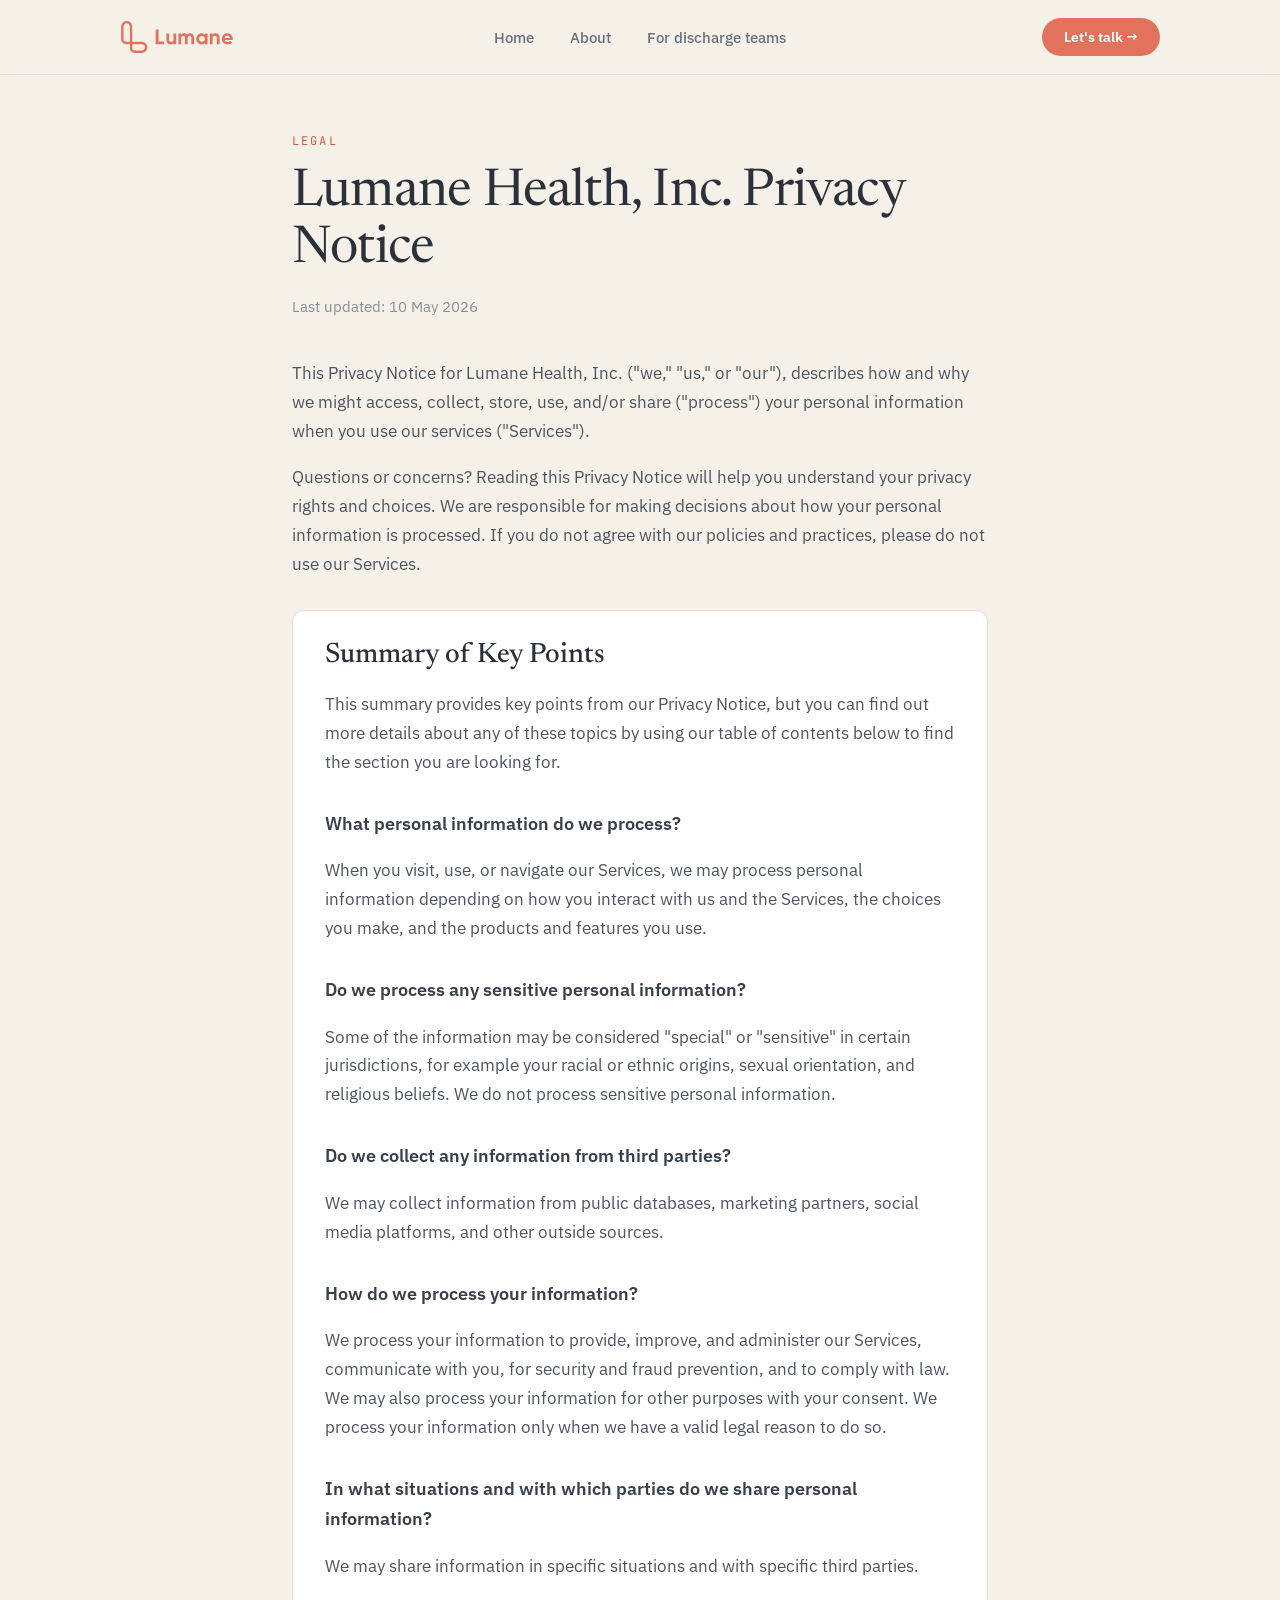
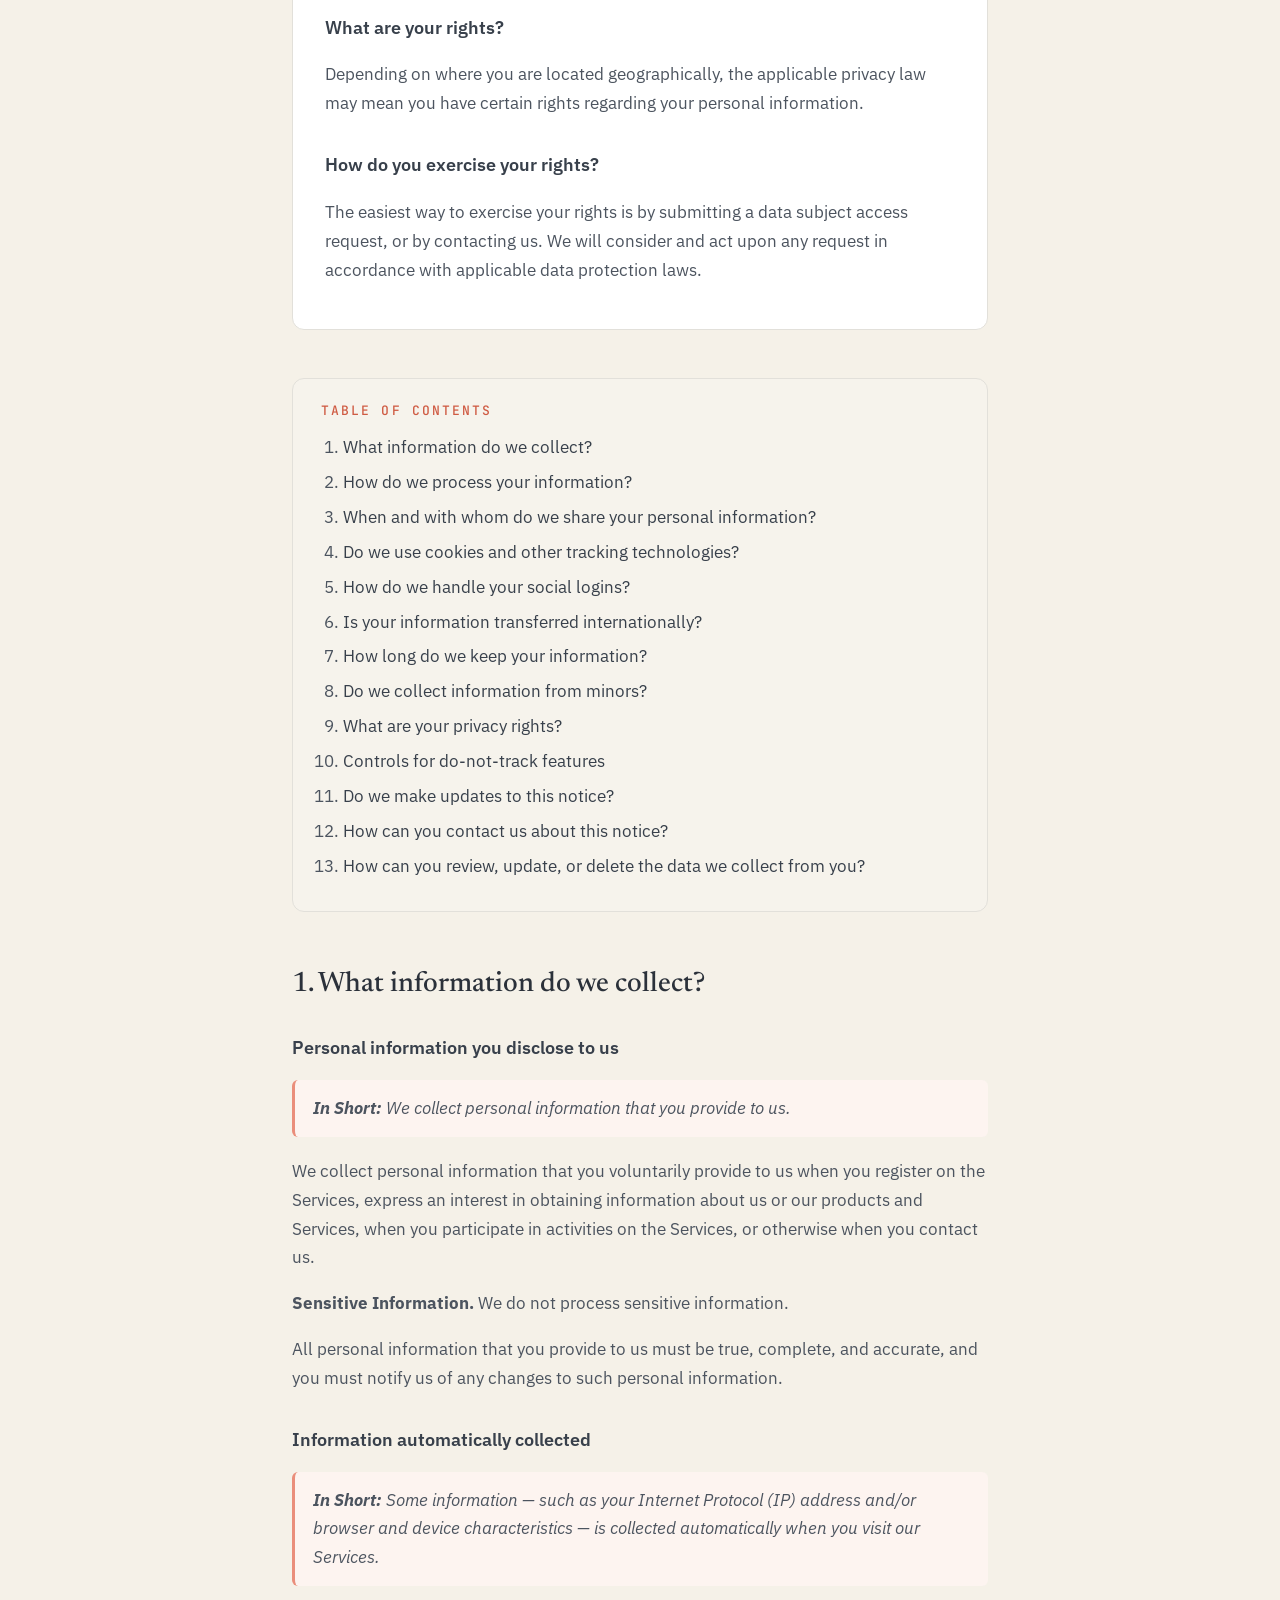
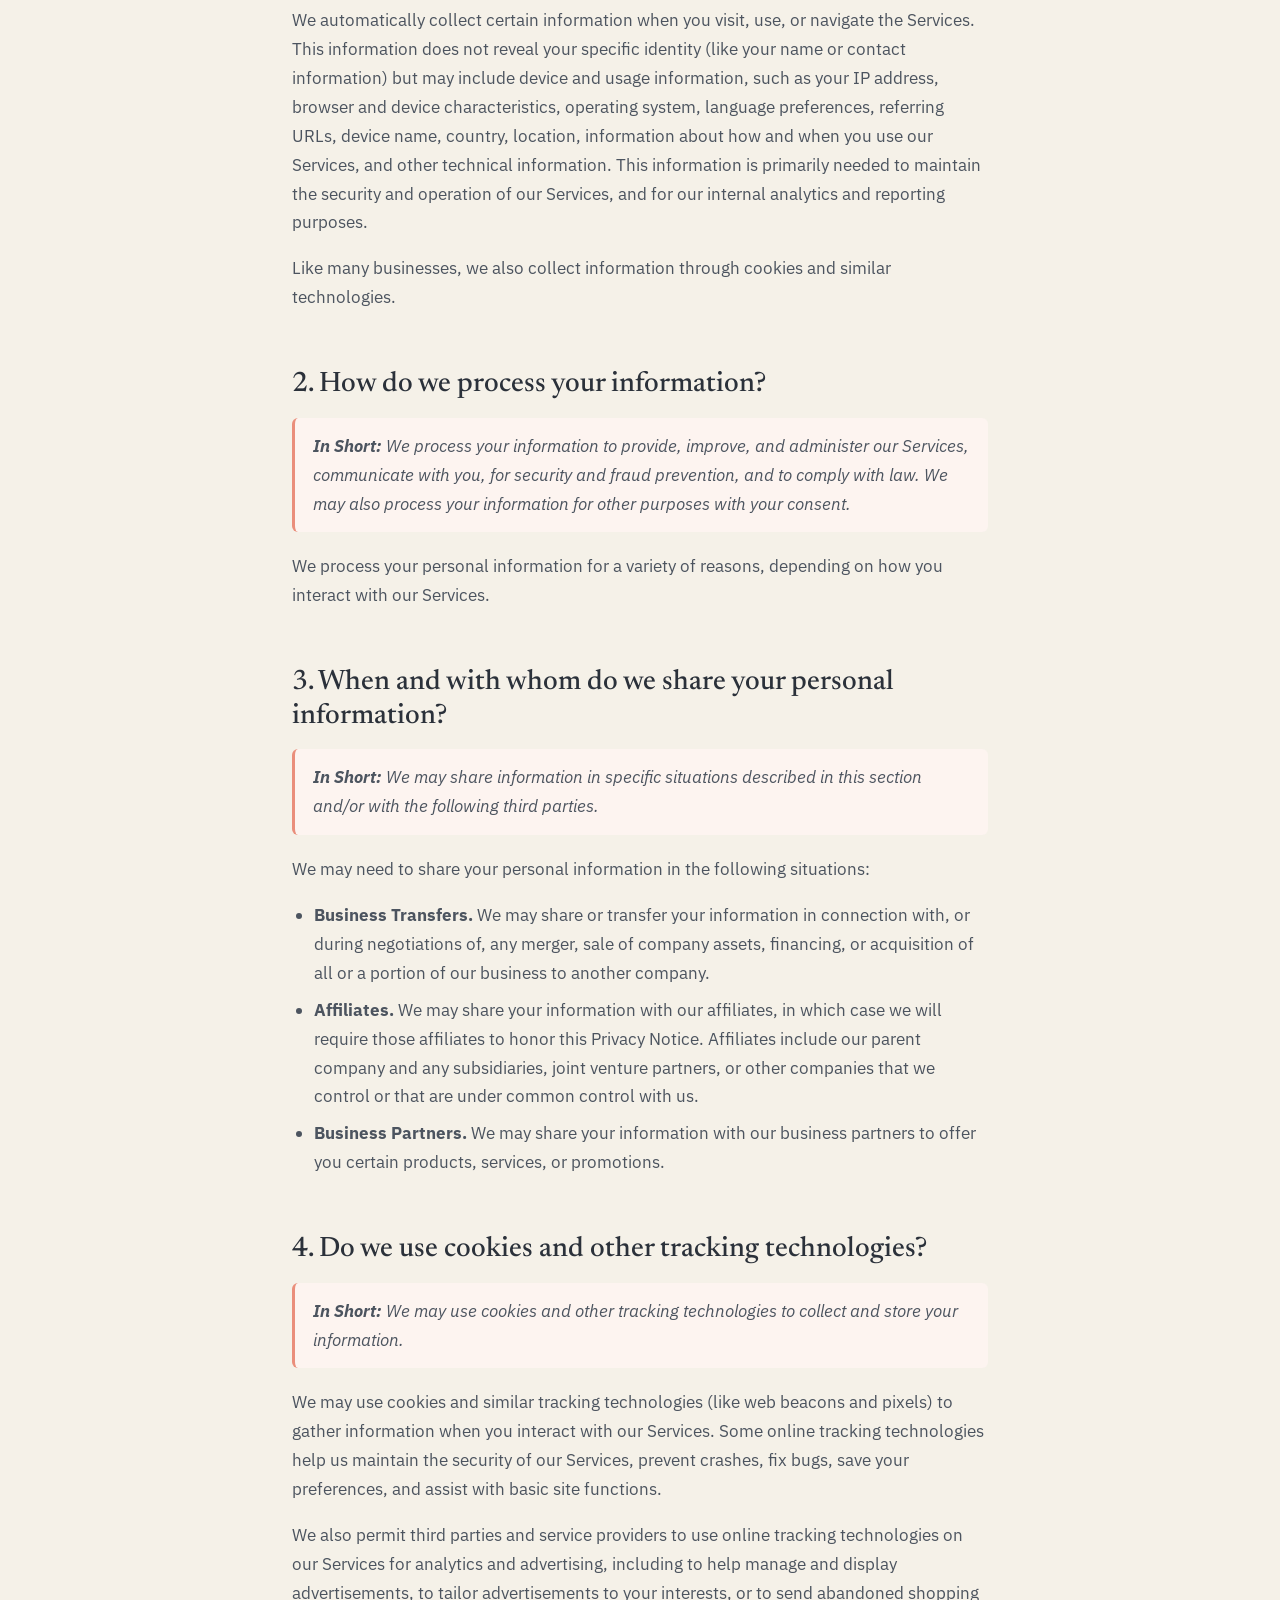
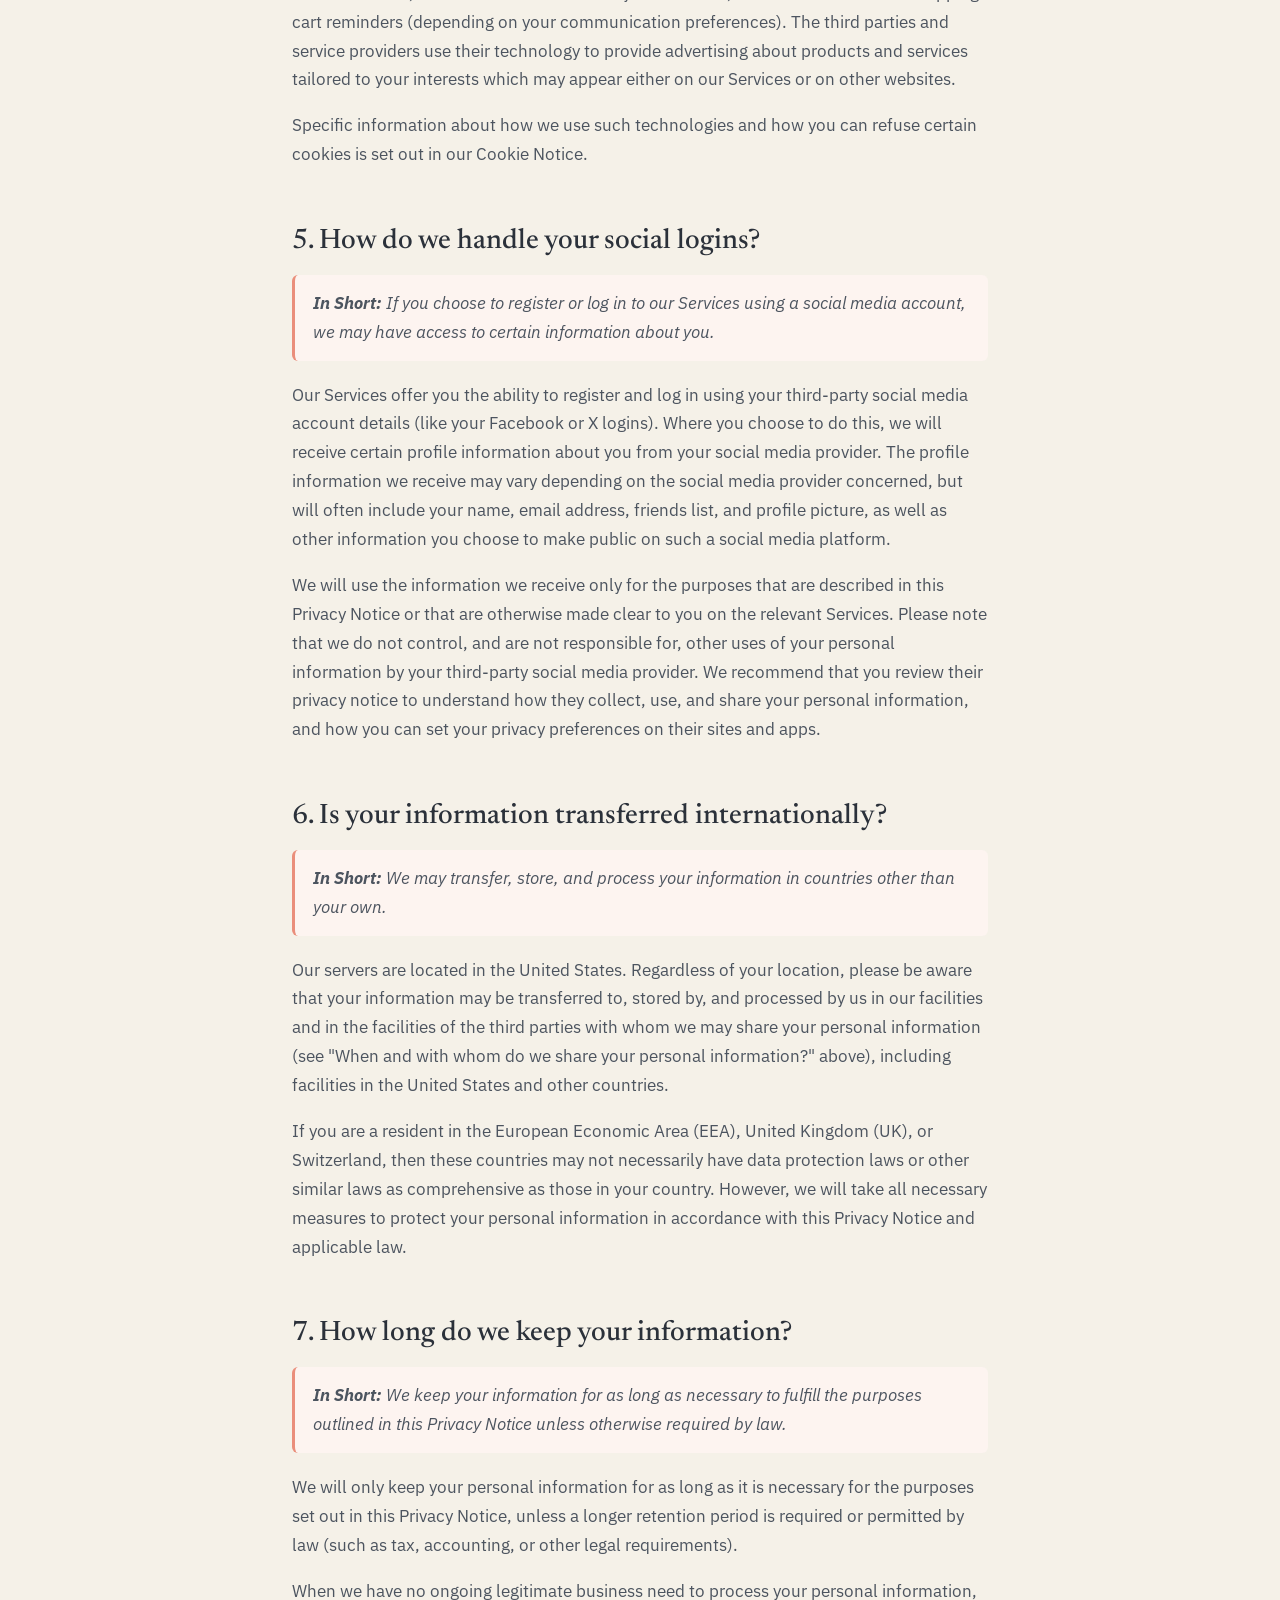
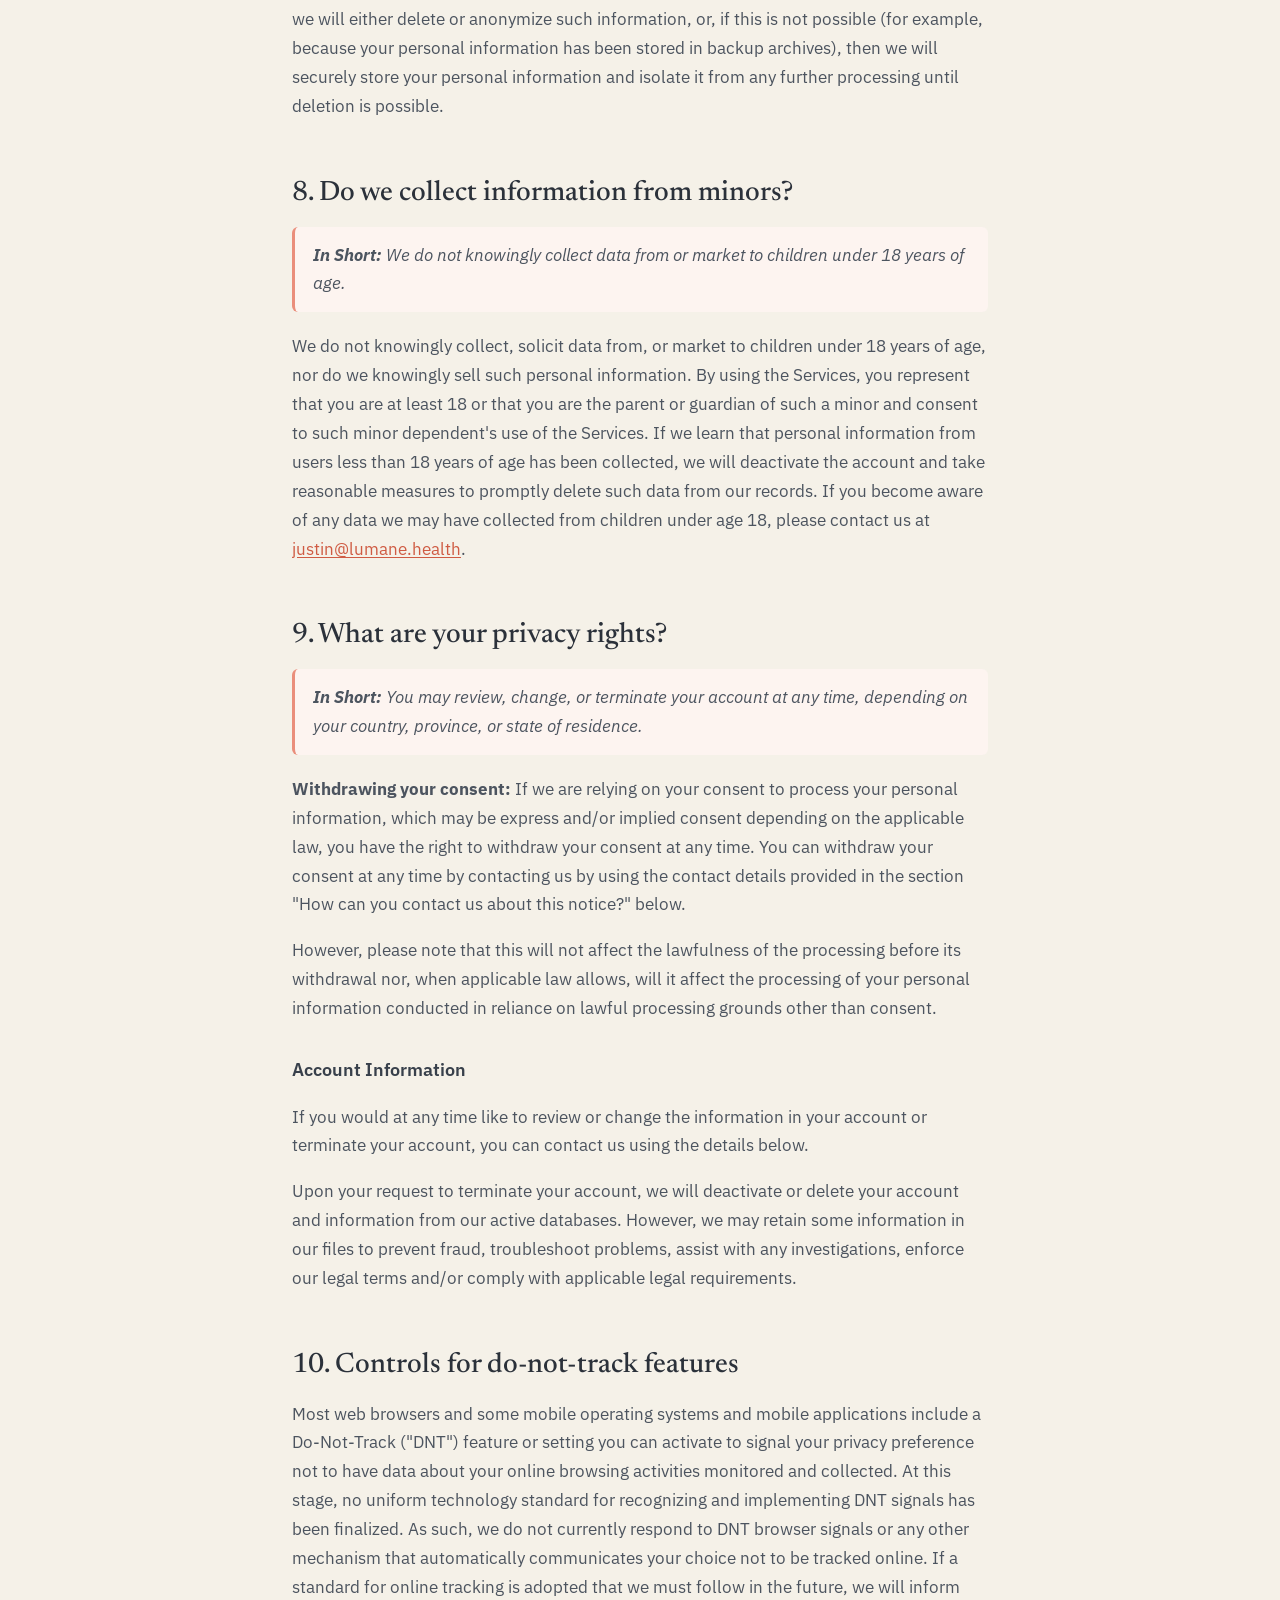
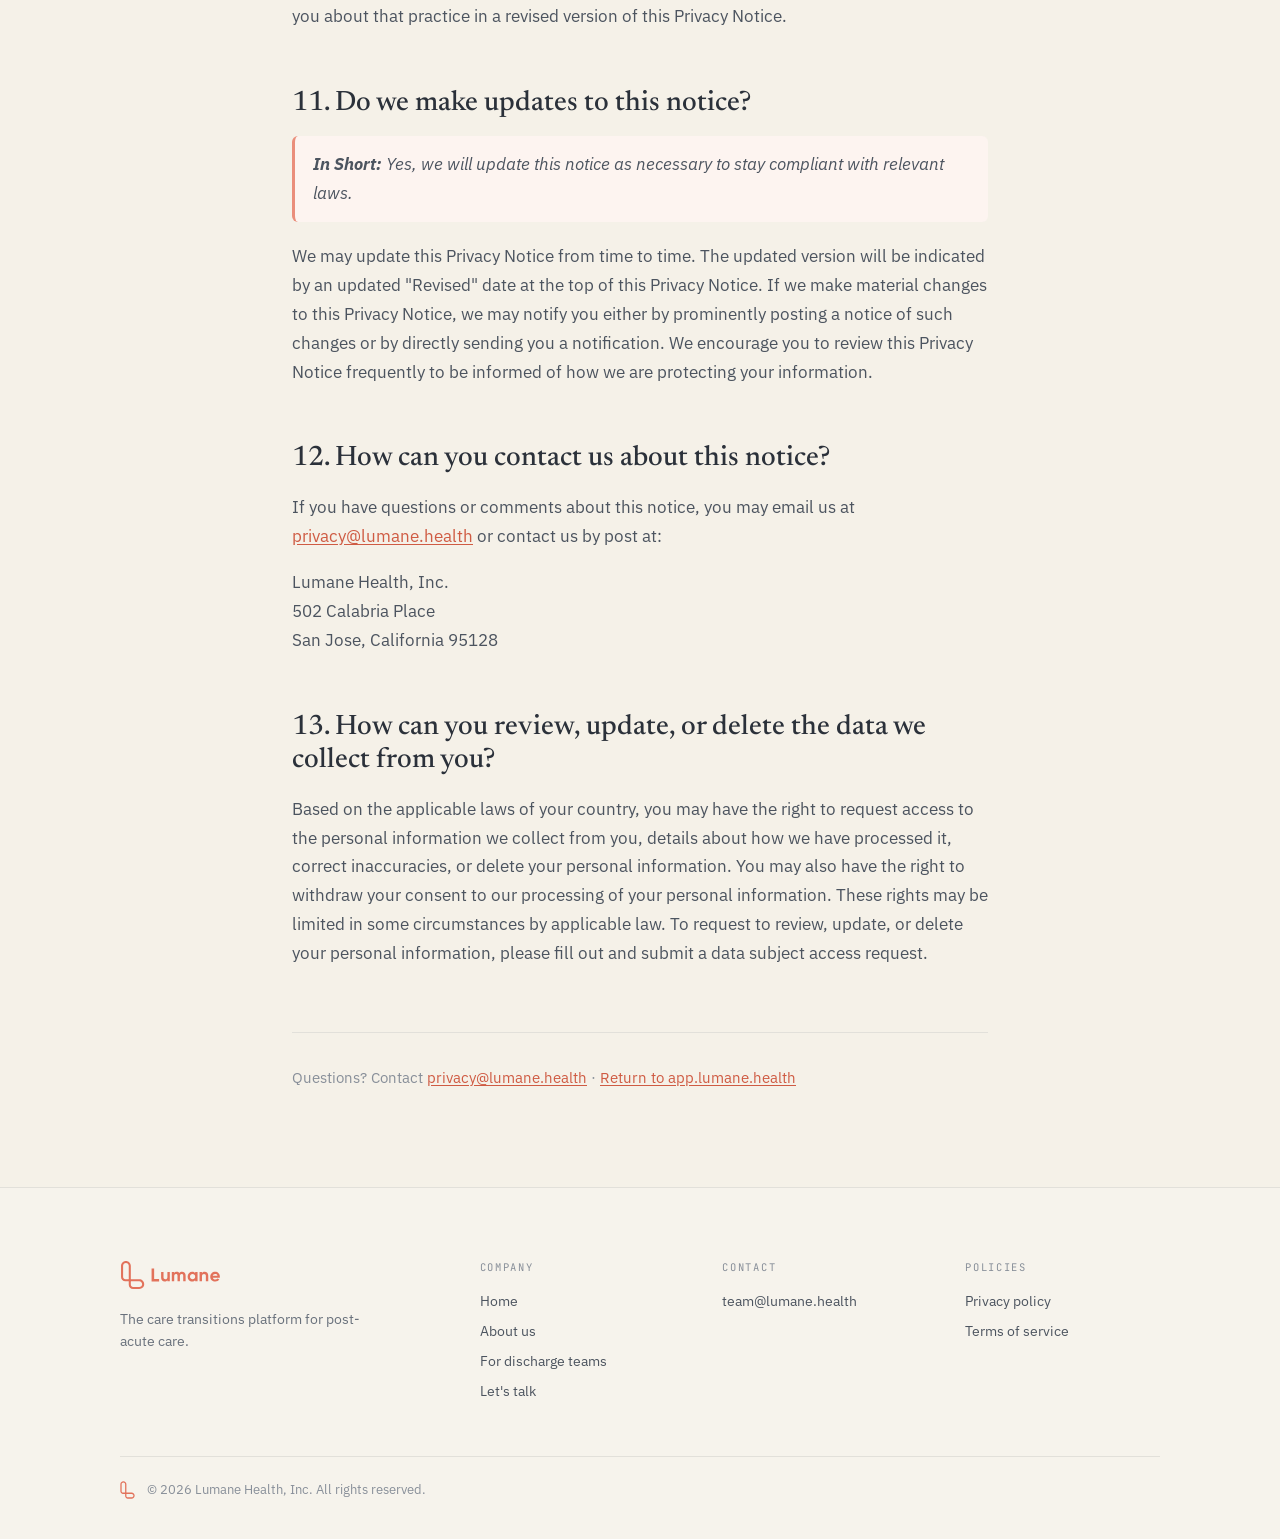
==== commit 501b92d7: "Add /discharge-teams Early Access page Static build of the design-system "Case managers page" kit: h" ====
--- a/privacy/index.html
+++ b/privacy/index.html
@@ -20,6 +20,7 @@
       <nav data-nav-links>
         <a href="/" data-nav>Home</a>
         <a href="/about.html" data-nav>About</a>
+        <a href="/discharge-teams/" data-nav>For discharge teams</a>
       </nav>
       <a href="mailto:team@lumane.health" data-talk class="btn-pill">Let's talk &rarr;</a>
     </div>
@@ -174,6 +175,7 @@
           <div class="links">
             <a href="/" data-nav>Home</a>
             <a href="/about.html" data-nav>About us</a>
+            <a href="/discharge-teams/" data-nav>For discharge teams</a>
             <a href="mailto:team@lumane.health" data-talk>Let's talk</a>
           </div>
         </div>
